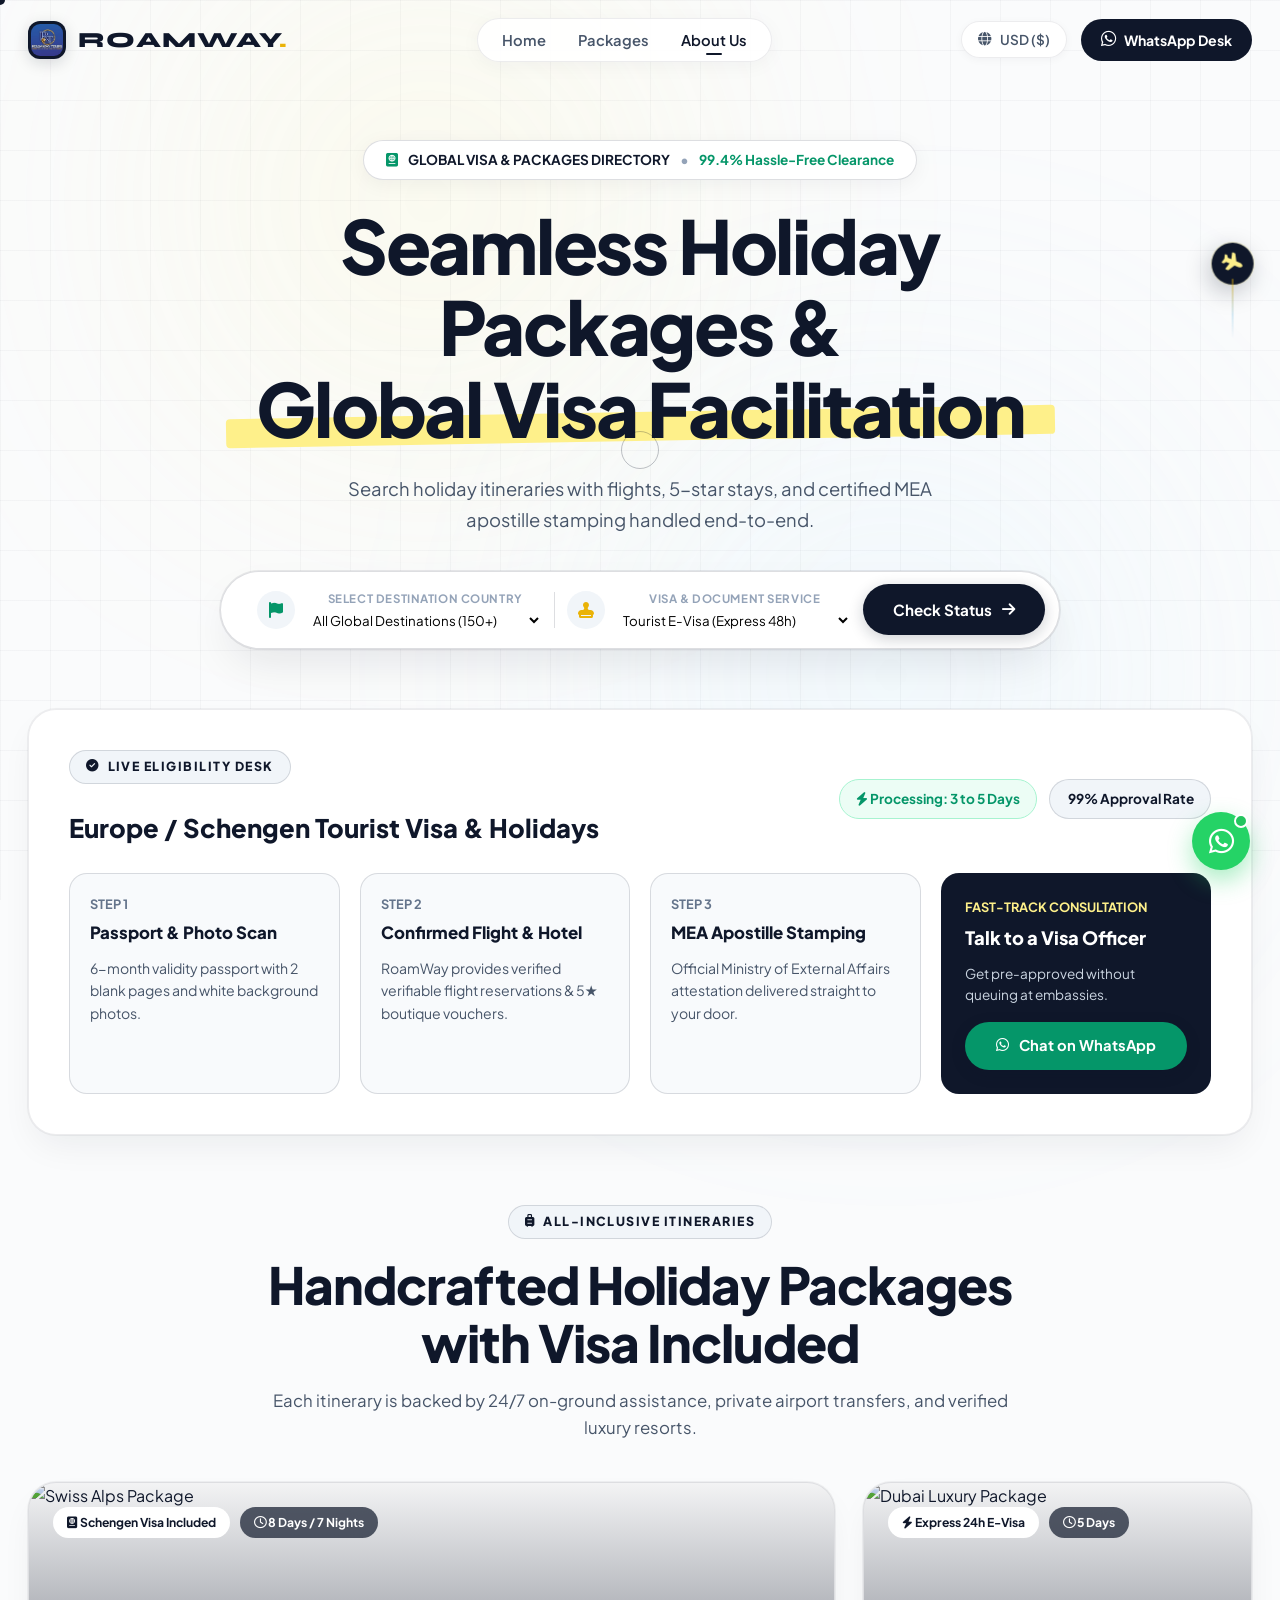
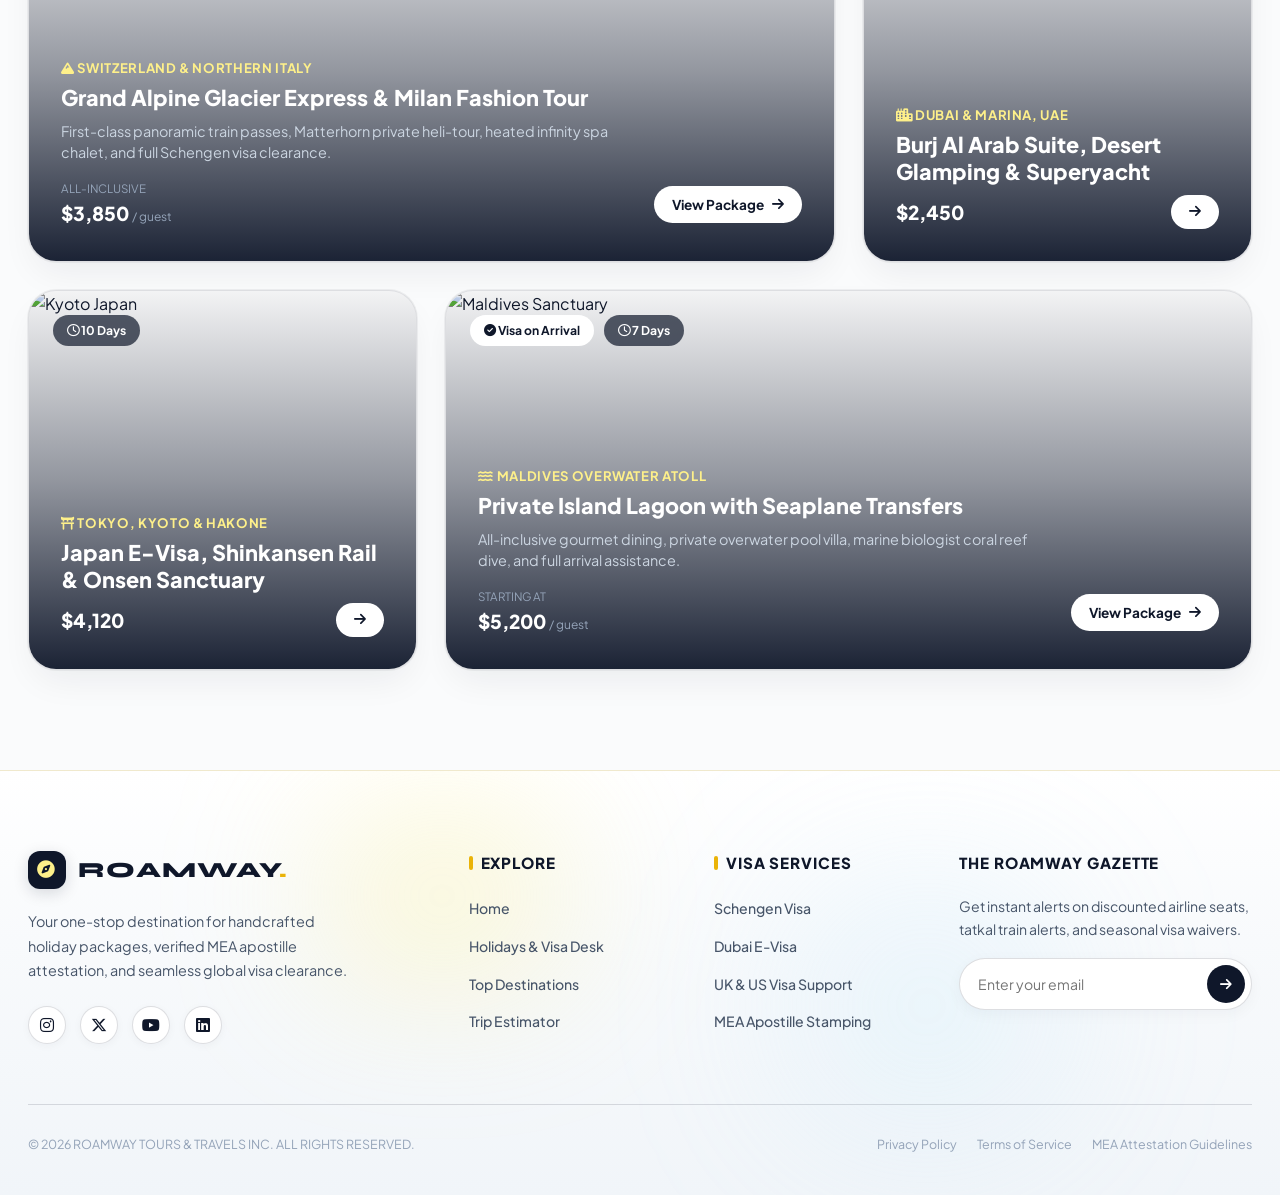
==== packages.html @ 4d881d31 "feat: Roamway Tours luxury travel website with Framer-style motion, background video, and custom boo" ====
<!DOCTYPE html>
<html lang="en">
<head>
  <meta charset="UTF-8">
  <meta name="viewport" content="width=device-width, initial-scale=1.0">
  <title>Packages & Visa Services — ROAMWAY Tours & Travels</title>
  <meta name="description" content="Explore curated all-inclusive holiday packages, fast-track global visa facilitation, and government-verified MEA apostille attestation services.">
  
  <!-- Google Fonts: Plus Jakarta Sans, Syne, Instrument Serif -->
  <link rel="preconnect" href="https://fonts.googleapis.com">
  <link rel="preconnect" href="https://fonts.gstatic.com" crossorigin>
  <link href="https://fonts.googleapis.com/css2?family=Instrument+Serif:ital@0;1&family=Plus+Jakarta+Sans:wght@300;400;500;600;700;800&family=Syne:wght@700;800&display=swap" rel="stylesheet">
  
  <!-- Font Awesome Icons -->
  <link rel="stylesheet" href="https://cdnjs.cloudflare.com/ajax/libs/font-awesome/6.5.1/css/all.min.css">
  
  <!-- Main Stylesheet -->
  <link rel="stylesheet" href="styles/main.css">
</head>
<body class="theme-light">
  <!-- Luxury Framer-Style Site Preloader -->
  <div class="site-preloader" id="sitePreloader">
    <div class="preloader-backdrop"></div>
    <div class="preloader-content">
      <div class="preloader-logo-wrap">
        <div class="preloader-compass preloader-img-symbol">
          <img src="assets/images/logo.png" alt="Roamway Tours Logo" class="preloader-logo-img">
        </div>
        <div class="preloader-ring"></div>
      </div>
      <div class="preloader-brand">
        <span>ROAMWAY</span><span class="preloader-dot">.</span>
      </div>
      <div class="preloader-tagline">CATCH YOUR DREAMS</div>
      <div class="preloader-progress-wrap">
        <div class="preloader-progress-bar" id="preloaderBar"></div>
      </div>
      <div class="preloader-counter" id="preloaderPercent">0%</div>
    </div>
  </div>

  <!-- Custom Magnetic Cursor -->
  <div class="custom-cursor" id="customCursor"></div>
  <div class="cursor-trail" id="cursorTrail"></div>

  <!-- Smooth Scroll-Driven Parallax Airplane Indicator -->
  <div class="scroll-parallax-plane-wrap" id="scrollPlaneWrap">
    <div class="parallax-plane-icon" id="parallaxPlaneIcon">
      <i class="fa-solid fa-plane"></i>
    </div>
    <div class="parallax-contrail" id="parallaxContrail"></div>
  </div>

  <!-- Floating Circular WhatsApp Icon Widget -->
  <a href="https://wa.me/" target="_blank" class="floating-whatsapp-circle" title="Chat on WhatsApp" aria-label="WhatsApp Concierge">
    <i class="fa-brands fa-whatsapp"></i>
    <span class="whatsapp-tooltip">Chat with Concierge</span>
    <span class="whatsapp-online-dot"></span>
  </a>

  <!-- Background Ambient Glow & Grid -->
  <div class="ambient-glow glow-1"></div>
  <div class="ambient-glow glow-2"></div>
  <div class="bg-grid-pattern"></div>

  <!-- Navigation Header -->
  <header class="site-header" id="siteHeader">
    <div class="nav-container">
      <a href="index.html" class="brand-logo">
        <div class="logo-symbol logo-img-symbol">
          <img src="assets/images/logo.png" alt="Roamway Tours" class="brand-logo-img">
        </div>
        <span class="brand-name">ROAMWAY<span class="dot">.</span></span>
      </a>

      <nav class="main-nav">
        <ul class="nav-links">
          <li><a href="index.html" class="nav-link">Home</a></li>
          <li><a href="index.html#destinations" class="nav-link">Packages</a></li>
          <li><a href="packages.html" class="nav-link active">About Us</a></li>
        </ul>
      </nav>

      <div class="header-actions">
        <button class="currency-btn" id="currencyToggle" title="Currency Selector">
          <i class="fa-solid fa-globe"></i>
          <span>USD ($)</span>
        </button>
        <a href="https://wa.me/" target="_blank" class="whatsapp-btn">
          <i class="fa-brands fa-whatsapp fa-lg"></i>
          <span>WhatsApp Desk</span>
        </a>
        <button class="mobile-menu-toggle" id="mobileMenuBtn" aria-label="Toggle navigation">
          <span></span>
          <span></span>
          <span></span>
        </button>
      </div>
    </div>
  </header>

  <!-- Mobile Drawer -->
  <div class="mobile-drawer" id="mobileDrawer">
    <div class="mobile-drawer-content">
      <ul class="mobile-nav-links">
        <li><a href="index.html" class="mobile-link">Home</a></li>
        <li><a href="index.html#destinations" class="mobile-link">Packages</a></li>
        <li><a href="packages.html" class="mobile-link">About Us</a></li>
      </ul>
      <div class="mobile-drawer-cta">
        <a href="https://wa.me/" target="_blank" class="btn-primary w-full text-center">Chat with Specialist</a>
      </div>
    </div>
  </div>

  <main>
    <!-- PAGE 2 HERO: VISA & HOLIDAY EXPEDITION DESK -->
    <section class="hero-section" style="min-height: 70vh; padding-top: 140px; padding-bottom: 60px;">
      <div class="hero-container">
        
        <div class="hero-content" style="max-width: 900px;">
          <div class="hero-badge">
            <span style="color:#059669;"><i class="fa-solid fa-passport"></i></span>
            <strong>GLOBAL VISA & PACKAGES DIRECTORY</strong>
            <span style="color:#94a3b8;">•</span>
            <span style="color:#059669; font-weight:700;">99.4% Hassle-Free Clearance</span>
          </div>

          <h1 class="hero-title">
            <span class="title-line">Seamless Holiday Packages &</span>
            <span class="title-line highlight-serif">Global Visa Facilitation</span>
          </h1>

          <p class="hero-subtitle">
            Search holiday itineraries with flights, 5-star stays, and certified MEA apostille stamping handled end-to-end.
          </p>

          <!-- Interactive Country Quick Search -->
          <div class="hero-booking-dock" style="margin-top: 10px; max-width: 880px;">
            <div class="glass-booking-bar">
              <div class="booking-field">
                <div class="field-icon"><i class="fa-solid fa-flag" style="color:#059669;"></i></div>
                <div class="field-content">
                  <label for="countryFilterSelect">SELECT DESTINATION COUNTRY</label>
                  <select id="countryFilterSelect" onchange="filterPackagesByCountry(this.value)">
                    <option value="all">All Global Destinations (150+)</option>
                    <option value="schengen">Europe & Schengen Area</option>
                    <option value="uk">United Kingdom & London</option>
                    <option value="dubai">Dubai & UAE Express</option>
                    <option value="japan">Japan & East Asia</option>
                    <option value="singapore">Singapore & Bali</option>
                    <option value="usa">USA & Canada B1/B2</option>
                  </select>
                </div>
              </div>

              <div class="booking-separator"></div>

              <div class="booking-field">
                <div class="field-icon"><i class="fa-solid fa-stamp" style="color:#eab308;"></i></div>
                <div class="field-content">
                  <label for="visaTypeSelect">VISA & DOCUMENT SERVICE</label>
                  <select id="visaTypeSelect">
                    <option value="tourist">Tourist E-Visa (Express 48h)</option>
                    <option value="mea">MEA Apostille Attestation</option>
                    <option value="business">Business / VIP Fast-Track</option>
                    <option value="allinone">Holiday Package + Visa Bundle</option>
                  </select>
                </div>
              </div>

              <button type="button" class="booking-search-btn" onclick="checkVisaRequirements()">
                <span>Check Status</span>
                <i class="fa-solid fa-arrow-right"></i>
              </button>
            </div>
          </div>

        </div>

      </div>
    </section>

    <!-- INTERACTIVE VISA REQUIREMENT CHECKER WIDGET -->
    <section class="section-container" style="margin-bottom: 70px;">
      <div class="glass-card" style="padding: 40px; border-radius: 28px;">
        <div style="display:flex; justify-content:space-between; align-items:center; margin-bottom: 24px; flex-wrap:wrap; gap:16px;">
          <div>
            <span class="section-badge"><i class="fa-solid fa-circle-check"></i> LIVE ELIGIBILITY DESK</span>
            <h3 style="font-size: 1.6rem; font-weight:800; color:#0f172a; margin-top:8px;" id="selectedCountryTitle">Europe / Schengen Tourist Visa & Holidays</h3>
          </div>
          <div style="display:flex; gap:12px;">
            <span style="background:#ecfdf5; color:#059669; border:1px solid #a7f3d0; padding:8px 16px; border-radius:30px; font-weight:700; font-size:0.85rem;">
              <i class="fa-solid fa-bolt"></i> Processing: 3 to 5 Days
            </span>
            <span style="background:#f1f5f9; color:#0f172a; border:1px solid var(--border-glass-bright); padding:8px 16px; border-radius:30px; font-weight:700; font-size:0.85rem;">
              <i class="fa-solid fa-shield-check"></i> 99% Approval Rate
            </span>
          </div>
        </div>

        <div style="display:grid; grid-template-columns:repeat(auto-fit, minmax(240px, 1fr)); gap:20px;">
          
          <div style="background:#f8fafc; border:1px solid var(--border-glass-bright); padding:20px; border-radius:18px;">
            <div style="font-size:0.8rem; font-weight:700; color:#64748b; text-transform:uppercase;">Step 1</div>
            <h4 style="font-size:1.05rem; font-weight:800; color:#0f172a; margin:6px 0 10px;">Passport & Photo Scan</h4>
            <p style="font-size:0.88rem; color:#475569;">6-month validity passport with 2 blank pages and white background photos.</p>
          </div>

          <div style="background:#f8fafc; border:1px solid var(--border-glass-bright); padding:20px; border-radius:18px;">
            <div style="font-size:0.8rem; font-weight:700; color:#64748b; text-transform:uppercase;">Step 2</div>
            <h4 style="font-size:1.05rem; font-weight:800; color:#0f172a; margin:6px 0 10px;">Confirmed Flight & Hotel</h4>
            <p style="font-size:0.88rem; color:#475569;">RoamWay provides verified verifiable flight reservations & 5★ boutique vouchers.</p>
          </div>

          <div style="background:#f8fafc; border:1px solid var(--border-glass-bright); padding:20px; border-radius:18px;">
            <div style="font-size:0.8rem; font-weight:700; color:#64748b; text-transform:uppercase;">Step 3</div>
            <h4 style="font-size:1.05rem; font-weight:800; color:#0f172a; margin:6px 0 10px;">MEA Apostille Stamping</h4>
            <p style="font-size:0.88rem; color:#475569;">Official Ministry of External Affairs attestation delivered straight to your door.</p>
          </div>

          <div style="background:#0f172a; color:#ffffff; padding:24px; border-radius:18px; display:flex; flex-direction:column; justify-content:space-between;">
            <div>
              <div style="font-size:0.8rem; font-weight:700; color:#fef08a; text-transform:uppercase;">Fast-Track Consultation</div>
              <h4 style="font-size:1.15rem; font-weight:800; margin:6px 0 10px;">Talk to a Visa Officer</h4>
              <p style="font-size:0.85rem; color:#cbd5e1;">Get pre-approved without queuing at embassies.</p>
            </div>
            <a href="https://wa.me/" target="_blank" class="btn-primary" style="background:#059669; color:#fff; justify-content:center; margin-top:16px;">
              <i class="fa-brands fa-whatsapp"></i> Chat on WhatsApp
            </a>
          </div>

        </div>
      </div>
    </section>

    <!-- FULL PACKAGES CATALOG -->
    <section class="destinations-section" style="padding-top:0;">
      <div class="section-container">
        
        <div class="section-header-wrap">
          <div class="section-badge"><i class="fa-solid fa-suitcase-rolling"></i> ALL-INCLUSIVE ITINERARIES</div>
          <h2 class="section-title">Handcrafted Holiday Packages with Visa Included</h2>
          <p class="section-desc">Each itinerary is backed by 24/7 on-ground assistance, private airport transfers, and verified luxury resorts.</p>
        </div>

        <!-- Bento Grid of Packages -->
        <div class="bento-grid" id="packagesCatalogGrid">
          
          <!-- Package 1: Swiss & Italian Alps -->
          <div class="bento-card bento-large" data-country="schengen">
            <div class="bento-img-container">
              <img src="https://images.unsplash.com/photo-1530122037265-a5f1f91d3b99?q=80&w=1000&auto=format&fit=crop" alt="Swiss Alps Package" loading="lazy">
              <div class="img-overlay-gradient"></div>
            </div>
            <div class="bento-top-badges">
              <span class="pill-luxe"><i class="fa-solid fa-passport"></i> Schengen Visa Included</span>
              <span class="pill-duration"><i class="fa-regular fa-clock"></i> 8 Days / 7 Nights</span>
            </div>
            <div class="bento-content">
              <div class="destination-geo"><i class="fa-solid fa-mountain"></i> Switzerland & Northern Italy</div>
              <h3 class="bento-title">Grand Alpine Glacier Express & Milan Fashion Tour</h3>
              <p class="bento-snippet">First-class panoramic train passes, Matterhorn private heli-tour, heated infinity spa chalet, and full Schengen visa clearance.</p>
              <div class="bento-footer">
                <div class="price-box">
                  <span class="label">All-Inclusive</span>
                  <span class="price">$3,850 <span>/ guest</span></span>
                </div>
                <button class="btn-quick-book" onclick="openTripModal('alps')">
                  <span>View Package</span>
                  <i class="fa-solid fa-arrow-right"></i>
                </button>
              </div>
            </div>
          </div>

          <!-- Package 2: Dubai & Abu Dhabi Ultra Luxe -->
          <div class="bento-card" data-country="dubai">
            <div class="bento-img-container">
              <img src="https://images.unsplash.com/photo-1512453979798-5ea266f8880c?q=80&w=800&auto=format&fit=crop" alt="Dubai Luxury Package" loading="lazy">
              <div class="img-overlay-gradient"></div>
            </div>
            <div class="bento-top-badges">
              <span class="pill-luxe"><i class="fa-solid fa-bolt"></i> Express 24h E-Visa</span>
              <span class="pill-duration"><i class="fa-regular fa-clock"></i> 5 Days</span>
            </div>
            <div class="bento-content">
              <div class="destination-geo"><i class="fa-solid fa-city"></i> Dubai & Marina, UAE</div>
              <h3 class="bento-title">Burj Al Arab Suite, Desert Glamping & Superyacht</h3>
              <div class="bento-footer">
                <div class="price-box">
                  <span class="price">$2,450</span>
                </div>
                <button class="btn-quick-book" onclick="openTripModal('santorini')">
                  <i class="fa-solid fa-arrow-right"></i>
                </button>
              </div>
            </div>
          </div>

          <!-- Package 3: Japan Blossom & Shinto Shrines -->
          <div class="bento-card" data-country="japan">
            <div class="bento-img-container">
              <img src="https://images.unsplash.com/photo-1503899036084-c55cdd92da26?q=80&w=800&auto=format&fit=crop" alt="Kyoto Japan" loading="lazy">
              <div class="img-overlay-gradient"></div>
            </div>
            <div class="bento-top-badges">
              <span class="pill-duration"><i class="fa-regular fa-clock"></i> 10 Days</span>
            </div>
            <div class="bento-content">
              <div class="destination-geo"><i class="fa-solid fa-torii-gate"></i> Tokyo, Kyoto & Hakone</div>
              <h3 class="bento-title">Japan E-Visa, Shinkansen Rail & Onsen Sanctuary</h3>
              <div class="bento-footer">
                <div class="price-box">
                  <span class="price">$4,120</span>
                </div>
                <button class="btn-quick-book" onclick="openTripModal('kyoto')">
                  <i class="fa-solid fa-arrow-right"></i>
                </button>
              </div>
            </div>
          </div>

          <!-- Package 4: Maldives Water Villa -->
          <div class="bento-card bento-wide" data-country="singapore">
            <div class="bento-img-container">
              <img src="https://images.unsplash.com/photo-1540555700478-4be289fbecef?q=80&w=1000&auto=format&fit=crop" alt="Maldives Sanctuary" loading="lazy">
              <div class="img-overlay-gradient"></div>
            </div>
            <div class="bento-top-badges">
              <span class="pill-luxe"><i class="fa-solid fa-circle-check"></i> Visa on Arrival</span>
              <span class="pill-duration"><i class="fa-regular fa-clock"></i> 7 Days</span>
            </div>
            <div class="bento-content">
              <div class="destination-geo"><i class="fa-solid fa-water"></i> Maldives Overwater Atoll</div>
              <h3 class="bento-title">Private Island Lagoon with Seaplane Transfers</h3>
              <p class="bento-snippet">All-inclusive gourmet dining, private overwater pool villa, marine biologist coral reef dive, and full arrival assistance.</p>
              <div class="bento-footer">
                <div class="price-box">
                  <span class="label">Starting at</span>
                  <span class="price">$5,200 <span>/ guest</span></span>
                </div>
                <button class="btn-quick-book" onclick="openTripModal('maldives')">
                  <span>View Package</span>
                  <i class="fa-solid fa-arrow-right"></i>
                </button>
              </div>
            </div>
          </div>

        </div>

      </div>
    </section>

  </main>

  <!-- FOOTER -->
  <footer class="site-footer">
    <div class="footer-container">
      <div class="footer-main-grid">
        
        <div class="footer-brand-col">
          <a href="index.html" class="brand-logo">
            <div class="logo-symbol"><i class="fa-solid fa-compass"></i></div>
            <span class="brand-name">ROAMWAY<span class="dot">.</span></span>
          </a>
          <p class="footer-about">
            Your one-stop destination for handcrafted holiday packages, verified MEA apostille attestation, and seamless global visa clearance.
          </p>
          <div class="social-links">
            <a href="#" aria-label="Instagram"><i class="fa-brands fa-instagram"></i></a>
            <a href="#" aria-label="Twitter"><i class="fa-brands fa-x-twitter"></i></a>
            <a href="#" aria-label="YouTube"><i class="fa-brands fa-youtube"></i></a>
            <a href="#" aria-label="LinkedIn"><i class="fa-brands fa-linkedin"></i></a>
          </div>
        </div>

        <div class="footer-links-col">
          <h4>Explore</h4>
          <ul>
            <li><a href="index.html">Home</a></li>
            <li><a href="packages.html">Holidays & Visa Desk</a></li>
            <li><a href="index.html#destinations">Top Destinations</a></li>
            <li><a href="index.html#planner">Trip Estimator</a></li>
          </ul>
        </div>

        <div class="footer-links-col">
          <h4>Visa Services</h4>
          <ul>
            <li><a href="packages.html">Schengen Visa</a></li>
            <li><a href="packages.html">Dubai E-Visa</a></li>
            <li><a href="packages.html">UK & US Visa Support</a></li>
            <li><a href="packages.html">MEA Apostille Stamping</a></li>
          </ul>
        </div>

        <div class="footer-newsletter-col">
          <h4>The RoamWay Gazette</h4>
          <p>Get instant alerts on discounted airline seats, tatkal train alerts, and seasonal visa waivers.</p>
          <form class="newsletter-form" onsubmit="handleNewsletter(event)">
            <div class="input-wrap">
              <input type="email" placeholder="Enter your email" required>
              <button type="submit" aria-label="Subscribe"><i class="fa-solid fa-arrow-right"></i></button>
            </div>
            <div class="newsletter-status" id="newsletterStatus"></div>
          </form>
        </div>

      </div>

      <div class="footer-bottom">
        <div class="footer-copyright">
          © 2026 ROAMWAY TOURS & TRAVELS INC. ALL RIGHTS RESERVED.
        </div>
        <div class="footer-legal">
          <a href="#">Privacy Policy</a>
          <a href="#">Terms of Service</a>
          <a href="#">MEA Attestation Guidelines</a>
        </div>
      </div>
    </div>
  </footer>

  <!-- TRIP DETAILS MODAL -->
  <div class="modal-backdrop" id="tripModalBackdrop">
    <div class="trip-modal glass-card" id="tripModal">
      <button class="modal-close-btn" id="closeTripModalBtn" aria-label="Close modal">
        <i class="fa-solid fa-xmark"></i>
      </button>
      <div class="modal-body" id="modalDynamicContent"></div>
    </div>
  </div>

  <!-- TOAST NOTIFICATION -->
  <div class="toast-notification" id="toastNotification">
    <div class="toast-icon"><i class="fa-solid fa-circle-check"></i></div>
    <div class="toast-content">
      <strong id="toastTitle">Requirement Checked</strong>
      <span id="toastDesc">Eligibility checklist updated for your destination.</span>
    </div>
  </div>

  <script src="js/app.js"></script>
  <script>
    function filterPackagesByCountry(country) {
      const cards = document.querySelectorAll('#packagesCatalogGrid .bento-card');
      const title = document.getElementById('selectedCountryTitle');
      
      const titlesMap = {
        all: "Global Destinations & Holiday Packages (150+)",
        schengen: "Europe / Schengen Tourist Visa & Holidays",
        uk: "United Kingdom & London Express Visa",
        dubai: "Dubai & UAE Express E-Visa Packages",
        japan: "Japan & East Asia Cultural Expeditions",
        singapore: "Singapore & Bali Island Gateways",
        usa: "USA & Canada Tourist B1/B2 Facilitation"
      };

      if (title && titlesMap[country]) {
        title.textContent = titlesMap[country];
      }

      cards.forEach(card => {
        const c = card.getAttribute('data-country');
        if (country === 'all' || c === country) {
          card.style.display = 'flex';
        } else {
          card.style.display = 'none';
        }
      });
    }

    function checkVisaRequirements() {
      const select = document.getElementById('countryFilterSelect');
      const countryText = select ? select.options[select.selectedIndex].text : 'Selected Country';
      showToast('Eligibility Checked', `Requirements and processing times updated for ${countryText}.`);
    }
  </script>
</body>
</html>
---- styles/main.css ----
/* ==========================================================================
   TRIPVANTA LUXURY TRAVEL — LUMINOUS WHITE / LIGHT FRAMER THEME
   ========================================================================== */

:root {
  /* Luminous Light Color Palette */
  --bg-dark: #fafbfc;
  --bg-body: #ffffff;
  --bg-card: #ffffff;
  --bg-card-glass: rgba(255, 255, 255, 0.9);
  --bg-card-hover: #ffffff;
  --bg-glass-input: #f1f5f9;
  
  --primary-gold: #eab308;
  --primary-gold-light: #fef08a;
  --primary-gold-glow: rgba(234, 179, 8, 0.25);
  
  --accent-emerald: #059669;
  --accent-emerald-light: #ecfdf5;
  --accent-emerald-glow: rgba(5, 150, 105, 0.2);
  
  --accent-cyan: #0284c7;
  --accent-rose: #f43f5e;
  
  --text-main: #0f172a;
  --text-muted: #475569;
  --text-dim: #94a3b8;
  
  --border-glass: rgba(15, 23, 42, 0.08);
  --border-glass-bright: rgba(15, 23, 42, 0.14);
  --border-gold: rgba(234, 179, 8, 0.35);
  
  /* Typography */
  --font-sans: 'Plus Jakarta Sans', system-ui, -apple-system, sans-serif;
  --font-serif: 'Instrument Serif', Georgia, serif;
  --font-display: 'Syne', sans-serif;

  /* Crisp Light Shadows */
  --shadow-card: 0 16px 36px -8px rgba(15, 23, 42, 0.07), 0 0 0 1px rgba(15, 23, 42, 0.05);
  --shadow-floating: 0 24px 50px -10px rgba(15, 23, 42, 0.12), 0 0 0 1px rgba(15, 23, 42, 0.06);
  --shadow-dock: 0 20px 45px -10px rgba(15, 23, 42, 0.1), 0 0 0 1px rgba(15, 23, 42, 0.08);
  
  /* Transitions */
  --ease-spring: cubic-bezier(0.16, 1, 0.3, 1);
  --ease-smooth: cubic-bezier(0.25, 0.8, 0.25, 1);
}

/* ==========================================================================
   RESET & BASE STYLES
   ========================================================================== */

*, *::before, *::after {
  box-sizing: border-box;
  margin: 0;
  padding: 0;
}

html {
  scroll-behavior: smooth;
  color-scheme: light;
}

body {
  font-family: var(--font-sans);
  background-color: var(--bg-dark);
  color: var(--text-main);
  line-height: 1.6;
  overflow-x: hidden;
  position: relative;
  -webkit-font-smoothing: antialiased;
  -moz-osx-font-smoothing: grayscale;
}

a {
  color: inherit;
  text-decoration: none;
  transition: color 0.25s ease;
}

img {
  max-width: 100%;
  display: block;
  user-select: none;
}

button, input, select {
  font-family: inherit;
  border: none;
  outline: none;
  background: none;
}

/* ==========================================================================
   LUXURY SITE PRELOADER
   ========================================================================== */

.site-preloader {
  position: fixed;
  top: 0;
  left: 0;
  width: 100vw;
  height: 100vh;
  z-index: 999999;
  display: flex;
  align-items: center;
  justify-content: center;
  background: #ffffff;
  transition: opacity 0.8s cubic-bezier(0.16, 1, 0.3, 1), visibility 0.8s ease;
  pointer-events: all;
}

.site-preloader.loaded {
  opacity: 0;
  visibility: hidden;
  pointer-events: none;
}

.preloader-backdrop {
  position: absolute;
  top: 0;
  left: 0;
  width: 100%;
  height: 100%;
  background: radial-gradient(circle at center, rgba(254, 240, 138, 0.3) 0%, rgba(255, 255, 255, 0.95) 70%);
}

.preloader-content {
  position: relative;
  z-index: 2;
  display: flex;
  flex-direction: column;
  align-items: center;
  text-align: center;
}

.preloader-logo-wrap {
  position: relative;
  width: 80px;
  height: 80px;
  display: flex;
  align-items: center;
  justify-content: center;
  margin-bottom: 24px;
}

.preloader-compass {
  width: 64px;
  height: 64px;
  border-radius: 50%;
  background: #0f172a;
  color: #fef08a;
  display: flex;
  align-items: center;
  justify-content: center;
  font-size: 1.8rem;
  box-shadow: 0 10px 30px rgba(15, 23, 42, 0.18);
  overflow: hidden;
}

.preloader-img-symbol {
  padding: 4px;
  animation: preloaderLogoPulse 3s infinite ease-in-out;
}

.preloader-logo-img {
  width: 100%;
  height: 100%;
  object-fit: contain;
  border-radius: 50%;
}

@keyframes preloaderLogoPulse {
  0% { transform: scale(0.96); }
  50% { transform: scale(1.06); }
  100% { transform: scale(0.96); }
}

.preloader-ring {
  position: absolute;
  top: 0;
  left: 0;
  width: 100%;
  height: 100%;
  border-radius: 50%;
  border: 2px dashed rgba(234, 179, 8, 0.4);
  animation: preloaderRingRotate 8s linear infinite;
}

.preloader-brand {
  font-family: var(--font-display);
  font-size: 1.8rem;
  font-weight: 800;
  letter-spacing: 0.18em;
  color: #0f172a;
  margin-bottom: 6px;
}

.preloader-dot {
  color: #eab308;
}

.preloader-tagline {
  font-size: 0.72rem;
  font-weight: 800;
  letter-spacing: 0.22em;
  color: #94a3b8;
  margin-bottom: 28px;
}

.preloader-progress-wrap {
  width: 180px;
  height: 4px;
  background: #f1f5f9;
  border-radius: 10px;
  overflow: hidden;
  position: relative;
  box-shadow: inset 0 1px 2px rgba(15, 23, 42, 0.06);
}

.preloader-progress-bar {
  width: 0%;
  height: 100%;
  background: linear-gradient(90deg, #eab308, #0f172a);
  border-radius: 10px;
  transition: width 0.15s ease-out;
}

.preloader-counter {
  font-size: 0.78rem;
  font-weight: 800;
  color: #0f172a;
  margin-top: 10px;
  letter-spacing: 0.05em;
}

@keyframes preloaderCompassSpin {
  0% { transform: rotate(0deg); }
  35% { transform: rotate(180deg); }
  65% { transform: rotate(90deg); }
  100% { transform: rotate(360deg); }
}

@keyframes preloaderRingRotate {
  0% { transform: rotate(0deg); }
  100% { transform: rotate(360deg); }
}

/* ==========================================================================
   CUSTOM CURSOR & MAGNETIC EFFECT
   ========================================================================== */

.custom-cursor {
  position: fixed;
  top: 0;
  left: 0;
  width: 10px;
  height: 10px;
  background-color: #0f172a;
  border-radius: 50%;
  pointer-events: none;
  z-index: 9999;
  transform: translate(-50%, -50%);
  transition: width 0.2s ease, height 0.2s ease, background-color 0.2s ease;
}

.cursor-trail {
  position: fixed;
  top: 0;
  left: 0;
  width: 38px;
  height: 38px;
  border: 1.5px solid rgba(15, 23, 42, 0.25);
  border-radius: 50%;
  pointer-events: none;
  z-index: 9998;
  transform: translate(-50%, -50%);
  transition: transform 0.08s ease-out, width 0.25s ease, height 0.25s ease, border-color 0.25s ease;
}

.custom-cursor.hovered {
  width: 20px;
  height: 20px;
  background-color: var(--accent-emerald);
}

.cursor-trail.hovered {
  width: 60px;
  height: 60px;
  border-color: rgba(5, 150, 105, 0.4);
  background-color: rgba(5, 150, 105, 0.05);
}

/* ==========================================================================
   SCROLL-DRIVEN PARALLAX AIRPLANE
   ========================================================================== */

.scroll-parallax-plane-wrap {
  position: fixed;
  right: 28px;
  top: 15%;
  z-index: 9990;
  pointer-events: none;
  display: flex;
  flex-direction: column;
  align-items: center;
  transition: opacity 0.4s ease;
  will-change: transform;
}

.parallax-plane-icon {
  width: 42px;
  height: 42px;
  border-radius: 50%;
  background: #0f172a;
  color: #fef08a;
  display: flex;
  align-items: center;
  justify-content: center;
  font-size: 1.15rem;
  box-shadow: 0 8px 25px rgba(15, 23, 42, 0.25), 0 0 0 1px rgba(254, 240, 138, 0.3);
  transform: rotate(45deg);
  transition: transform 0.2s cubic-bezier(0.16, 1, 0.3, 1), box-shadow 0.3s ease;
}

.parallax-contrail {
  width: 2px;
  height: 60px;
  background: linear-gradient(180deg, rgba(234, 179, 8, 0.6) 0%, rgba(2, 132, 199, 0.2) 60%, transparent 100%);
  margin-top: -6px;
  border-radius: 2px;
  opacity: 0.75;
}

@media (max-width: 768px) {
  .scroll-parallax-plane-wrap {
    right: 12px;
  }
  .parallax-plane-icon {
    width: 34px;
    height: 34px;
    font-size: 0.95rem;
  }
}

.bg-grid-pattern {
  position: fixed;
  top: 0;
  left: 0;
  width: 100vw;
  height: 100vh;
  background-image: 
    linear-gradient(rgba(15, 23, 42, 0.03) 1px, transparent 1px),
    linear-gradient(90deg, rgba(15, 23, 42, 0.03) 1px, transparent 1px);
  background-size: 50px 50px;
  pointer-events: none;
  z-index: 0;
}

.ambient-glow {
  position: absolute;
  border-radius: 50%;
  filter: blur(140px);
  pointer-events: none;
  z-index: 0;
  opacity: 0.6;
  animation: pulseAmbient 14s infinite alternate ease-in-out;
}

.glow-1 {
  top: -100px;
  left: 10%;
  width: 600px;
  height: 600px;
  background: radial-gradient(circle, rgba(254, 240, 138, 0.5) 0%, rgba(254, 240, 138, 0) 70%);
}

.glow-2 {
  top: 350px;
  right: 5%;
  width: 650px;
  height: 650px;
  background: radial-gradient(circle, rgba(186, 230, 253, 0.5) 0%, rgba(186, 230, 253, 0) 70%);
  animation-delay: -5s;
}

.glow-3 {
  bottom: 10%;
  left: 20%;
  width: 550px;
  height: 550px;
  background: radial-gradient(circle, rgba(209, 250, 229, 0.45) 0%, rgba(209, 250, 229, 0) 70%);
  animation-delay: -9s;
}

.glow-cta {
  top: 50%;
  left: 50%;
  transform: translate(-50%, -50%);
  width: 700px;
  height: 350px;
  background: radial-gradient(circle, rgba(254, 240, 138, 0.6) 0%, transparent 70%);
}

@keyframes pulseAmbient {
  0% { transform: scale(0.95) translate(0, 0); opacity: 0.5; }
  50% { transform: scale(1.1) translate(25px, -15px); opacity: 0.7; }
  100% { transform: scale(1) translate(-20px, 20px); opacity: 0.55; }
}

/* ==========================================================================
   GLASSMORPHISM LIGHT BASE CLASS
   ========================================================================== */

.glass-card {
  background: var(--bg-card);
  backdrop-filter: blur(24px);
  -webkit-backdrop-filter: blur(24px);
  border: 1px solid var(--border-glass);
  box-shadow: var(--shadow-card);
  border-radius: 24px;
  position: relative;
  overflow: hidden;
  transition: transform 0.4s var(--ease-spring), border-color 0.4s ease, box-shadow 0.4s ease;
}

.glass-card:hover {
  border-color: var(--border-glass-bright);
}

/* ==========================================================================
   NAVIGATION HEADER
   ========================================================================== */

.site-header {
  position: fixed;
  top: 0;
  left: 0;
  width: 100%;
  z-index: 1000;
  padding: 18px 0;
  transition: all 0.35s ease;
}

.site-header.scrolled {
  padding: 12px 0;
  background: rgba(255, 255, 255, 0.92);
  backdrop-filter: blur(20px);
  -webkit-backdrop-filter: blur(20px);
  border-bottom: 1px solid var(--border-glass);
  box-shadow: 0 8px 30px rgba(15, 23, 42, 0.05);
}

.nav-container {
  max-width: 1380px;
  margin: 0 auto;
  padding: 0 28px;
  display: flex;
  align-items: center;
  justify-content: space-between;
}

.brand-logo {
  display: flex;
  align-items: center;
  gap: 12px;
  font-family: var(--font-display);
  font-size: 1.35rem;
  font-weight: 800;
  letter-spacing: 0.06em;
  color: var(--text-main);
}

.logo-symbol {
  width: 38px;
  height: 38px;
  border-radius: 12px;
  background: #0f172a;
  display: flex;
  align-items: center;
  justify-content: center;
  color: #fef08a;
  font-size: 1.1rem;
  box-shadow: 0 4px 15px rgba(15, 23, 42, 0.15);
  transition: transform 0.5s var(--ease-spring);
  overflow: hidden;
}

.logo-img-symbol {
  background: #0f172a;
  padding: 3px;
}

.brand-logo-img {
  width: 100%;
  height: 100%;
  object-fit: contain;
  border-radius: 9px;
}

.brand-logo:hover .logo-symbol {
  transform: scale(1.08);
}

.brand-name .dot {
  color: var(--primary-gold);
}

.main-nav {
  display: flex;
  align-items: center;
}

.nav-links {
  display: flex;
  list-style: none;
  gap: 32px;
  background: rgba(255, 255, 255, 0.9);
  padding: 8px 24px;
  border-radius: 50px;
  border: 1px solid var(--border-glass);
  box-shadow: 0 4px 20px rgba(15, 23, 42, 0.04);
}

.nav-link {
  font-size: 0.92rem;
  font-weight: 600;
  color: var(--text-muted);
  position: relative;
  padding: 6px 0;
  transition: color 0.25s ease;
}

.nav-link:hover, .nav-link.active {
  color: var(--text-main);
}

.nav-link.active::after {
  content: '';
  position: absolute;
  bottom: 0;
  left: 50%;
  transform: translateX(-50%);
  width: 16px;
  height: 2.5px;
  background-color: #0f172a;
  border-radius: 2px;
}

.header-actions {
  display: flex;
  align-items: center;
  gap: 14px;
}

.currency-btn {
  display: flex;
  align-items: center;
  gap: 8px;
  font-size: 0.85rem;
  font-weight: 600;
  color: var(--text-muted);
  padding: 9px 16px;
  border-radius: 50px;
  border: 1px solid var(--border-glass);
  background: #ffffff;
  cursor: pointer;
  box-shadow: 0 2px 8px rgba(15, 23, 42, 0.04);
  transition: all 0.25s ease;
}

.currency-btn:hover {
  color: var(--text-main);
  border-color: var(--border-glass-bright);
}

.whatsapp-btn {
  display: inline-flex;
  align-items: center;
  gap: 8px;
  background: #0f172a;
  color: #ffffff;
  font-size: 0.88rem;
  font-weight: 700;
  padding: 10px 20px;
  border-radius: 50px;
  transition: all 0.25s var(--ease-spring);
}

.whatsapp-btn:hover {
  background: #1e293b;
  transform: translateY(-2px);
}

/* Button Styles */
.btn-primary {
  display: inline-flex;
  align-items: center;
  justify-content: center;
  gap: 10px;
  background: #0f172a;
  color: #ffffff;
  font-weight: 700;
  font-size: 0.92rem;
  padding: 12px 26px;
  border-radius: 50px;
  cursor: pointer;
  box-shadow: 0 4px 15px rgba(15, 23, 42, 0.15);
  transition: all 0.3s var(--ease-spring);
  position: relative;
  overflow: hidden;
  z-index: 1;
}

.btn-primary:hover {
  transform: translateY(-2px) scale(1.02);
  background: #1e293b;
  box-shadow: 0 8px 25px rgba(15, 23, 42, 0.2);
}

.btn-secondary {
  display: inline-flex;
  align-items: center;
  justify-content: center;
  gap: 12px;
  background: #ffffff;
  color: var(--text-main);
  border: 1px solid var(--border-glass-bright);
  font-weight: 600;
  font-size: 0.95rem;
  padding: 12px 28px;
  border-radius: 50px;
  cursor: pointer;
  box-shadow: 0 4px 15px rgba(15, 23, 42, 0.04);
  transition: all 0.3s var(--ease-spring);
}

.btn-secondary:hover {
  background: #f8fafc;
  border-color: #0f172a;
  transform: translateY(-2px);
}

.btn-large {
  padding: 16px 34px;
  font-size: 1.05rem;
}

.play-icon-circle {
  width: 32px;
  height: 32px;
  background: #f1f5f9;
  border-radius: 50%;
  display: flex;
  align-items: center;
  justify-content: center;
  font-size: 0.75rem;
  color: #0f172a;
}

.mobile-menu-toggle {
  display: none;
  flex-direction: column;
  gap: 5px;
  cursor: pointer;
  padding: 8px;
}

.mobile-menu-toggle span {
  width: 24px;
  height: 2px;
  background-color: var(--text-main);
  border-radius: 2px;
  transition: all 0.3s ease;
}

/* ==========================================================================
   HERO SECTION & AUTOPLAY VIDEO BACKGROUND ENGINE
   ========================================================================== */

.hero-section {
  position: relative;
  min-height: 100vh;
  padding: 150px 0 90px;
  display: flex;
  flex-direction: column;
  justify-content: center;
  align-items: center;
  perspective: 1200px;
  overflow: visible;
  z-index: 50;
}

/* Light High-Key Video Background */
.hero-video-wrapper {
  position: absolute;
  top: 0;
  left: 0;
  width: 100%;
  height: 100%;
  overflow: hidden;
  z-index: 1;
  pointer-events: none;
}

#heroBgVideo {
  width: 100%;
  height: 100%;
  object-fit: cover;
  object-position: center;
  filter: brightness(1.02) contrast(1.02) saturate(1.15);
  transform: scale(1.04);
  opacity: 0.65;
  transition: opacity 0.6s ease;
}

.hero-video-overlay {
  position: absolute;
  top: 0;
  left: 0;
  width: 100%;
  height: 100%;
  background: radial-gradient(circle at center, rgba(255, 255, 255, 0.2) 0%, rgba(250, 251, 252, 0.7) 60%, rgba(250, 251, 252, 0.95) 100%);
}

.hero-video-gradient-bottom {
  position: absolute;
  bottom: 0;
  left: 0;
  width: 100%;
  height: 200px;
  background: linear-gradient(to top, #fafbfc 20%, rgba(250, 251, 252, 0.8) 60%, transparent 100%);
}

/* Animated Airplane Flight Path Loop */
.airplane-flight-track {
  position: absolute;
  top: 15%;
  left: 5%;
  width: 90%;
  max-width: 1200px;
  height: 320px;
  pointer-events: none;
  z-index: 8;
  opacity: 0.85;
}

.flight-svg-path {
  width: 100%;
  height: 100%;
  overflow: visible;
}

.flight-plane {
  position: absolute;
  width: 34px;
  height: 34px;
  background: #0f172a;
  color: #ffffff;
  border-radius: 50%;
  display: flex;
  align-items: center;
  justify-content: center;
  font-size: 0.95rem;
  box-shadow: 0 4px 15px rgba(15, 23, 42, 0.2);
  offset-path: path("M 50 350 Q 300 80, 600 220 T 1150 100");
  animation: flyAround 14s linear infinite;
  transform-origin: center;
}

@keyframes flyAround {
  0% {
    offset-distance: 0%;
    transform: scale(0.9) rotate(0deg);
  }
  50% {
    offset-distance: 50%;
    transform: scale(1.15) rotate(10deg);
  }
  100% {
    offset-distance: 100%;
    transform: scale(0.9) rotate(-5deg);
  }
}

.flight-pin {
  position: absolute;
  color: var(--accent-emerald);
  font-size: 1.2rem;
  filter: drop-shadow(0 2px 4px rgba(5, 150, 105, 0.2));
  animation: pulsePin 2s infinite alternate;
}

.pin-start {
  left: 4%;
  bottom: 12%;
}

.pin-end {
  right: 4%;
  top: 22%;
}

@keyframes pulsePin {
  0% { transform: translateY(0) scale(0.9); }
  100% { transform: translateY(-6px) scale(1.15); }
}

.hero-container {
  max-width: 1400px;
  width: 100%;
  margin: 0 auto;
  padding: 0 28px;
  position: relative;
  z-index: 10;
  display: flex;
  flex-direction: column;
  align-items: center;
  text-align: center;
}

.hero-content {
  max-width: 860px;
  z-index: 20;
  position: relative;
}

/* Rating Pill Badge */
.hero-badge {
  display: inline-flex;
  align-items: center;
  gap: 10px;
  background: #ffffff;
  border: 1px solid var(--border-glass-bright);
  color: var(--text-main);
  font-size: 0.85rem;
  font-weight: 700;
  padding: 8px 22px;
  border-radius: 50px;
  margin-bottom: 24px;
  box-shadow: 0 4px 20px rgba(15, 23, 42, 0.05);
}

.badge-pulse {
  width: 8px;
  height: 8px;
  background-color: var(--accent-emerald);
  border-radius: 50%;
  box-shadow: 0 0 8px var(--accent-emerald);
  animation: pulseDot 2s infinite;
}

@keyframes pulseDot {
  0% { transform: scale(0.9); opacity: 0.7; }
  50% { transform: scale(1.4); opacity: 1; }
  100% { transform: scale(0.9); opacity: 0.7; }
}

.hero-title {
  font-size: clamp(2.8rem, 5.8vw, 4.8rem);
  font-weight: 800;
  line-height: 1.1;
  letter-spacing: -0.03em;
  color: #0f172a;
  margin-bottom: 24px;
}

.hero-title .title-line {
  display: block;
}

/* Warm Highlighter brush under words */
.hero-title .highlight-serif {
  position: relative;
  display: inline-block;
  z-index: 1;
}

.hero-title .highlight-serif::before {
  content: '';
  position: absolute;
  bottom: 8px;
  left: -4%;
  width: 108%;
  height: 35%;
  background-color: #fef08a;
  border-radius: 4px;
  z-index: -1;
  transform: rotate(-1deg);
}

.hero-subtitle {
  font-size: 1.15rem;
  color: var(--text-muted);
  max-width: 660px;
  margin: 0 auto 36px;
  font-weight: 400;
  line-height: 1.7;
}

.hero-cta-group {
  display: flex;
  align-items: center;
  justify-content: center;
  gap: 18px;
  margin-bottom: 44px;
  flex-wrap: wrap;
}

.hero-live-stats {
  display: inline-flex;
  align-items: center;
  gap: 32px;
  background: #ffffff;
  border: 1px solid var(--border-glass-bright);
  padding: 14px 36px;
  border-radius: 60px;
  box-shadow: 0 6px 25px rgba(15, 23, 42, 0.05);
}

.stat-item {
  text-align: center;
}

.stat-number {
  font-size: 1.4rem;
  font-weight: 800;
  color: #0f172a;
  font-family: var(--font-display);
}

.stat-label {
  font-size: 0.78rem;
  color: var(--text-muted);
  text-transform: uppercase;
  letter-spacing: 0.05em;
  font-weight: 700;
}

.stat-divider {
  width: 1px;
  height: 30px;
  background-color: var(--border-glass-bright);
}

/* ==========================================================================
   FLOATING SCENE & 3D PARALLAX PICTURE CARDS (WHITE/LIGHT THEME)
   ========================================================================== */

.floating-scene {
  position: absolute;
  top: 0;
  left: 0;
  width: 100%;
  height: 100%;
  pointer-events: none;
  z-index: 15;
  transform-style: preserve-3d;
}

.floating-card, .floating-badge-widget, .floating-stamp {
  position: absolute;
  pointer-events: auto;
  cursor: pointer;
  will-change: transform;
  transition: transform 0.2s cubic-bezier(0.2, 0, 0.2, 1);
}

/* Card 1: Amalfi Coast (Top Left) */
.card-amalfi {
  top: 8%;
  left: 2%;
  width: 270px;
}

/* Card 2: Swiss Alps (Top Right) */
.card-alps {
  top: 6%;
  right: 2%;
  width: 280px;
}

/* Card 3: Kyoto (Mid-Left) */
.card-kyoto {
  top: 56%;
  left: 3%;
  width: 260px;
}

/* Card 4: Maldives (Mid-Right) */
.card-maldives {
  top: 54%;
  right: 3%;
  width: 270px;
}

/* Card Inner Components */
.card-inner {
  padding: 12px;
  border-radius: 20px;
  background: #ffffff;
  border: 1px solid var(--border-glass-bright);
  box-shadow: var(--shadow-floating);
  position: relative;
  transition: transform 0.35s var(--ease-spring), box-shadow 0.35s ease;
}

.card-inner:hover {
  transform: scale(1.05) translateY(-5px);
  box-shadow: 0 30px 60px rgba(15, 23, 42, 0.16);
}

.card-image-wrap {
  width: 100%;
  height: 160px;
  border-radius: 14px;
  overflow: hidden;
  position: relative;
}

.card-image-wrap img {
  width: 100%;
  height: 100%;
  object-fit: cover;
  transition: transform 0.6s var(--ease-spring);
}

.card-inner:hover .card-image-wrap img {
  transform: scale(1.08);
}

.location-tag {
  position: absolute;
  bottom: 8px;
  left: 8px;
  background: rgba(15, 23, 42, 0.8);
  backdrop-filter: blur(8px);
  padding: 4px 10px;
  border-radius: 20px;
  font-size: 0.75rem;
  font-weight: 600;
  color: #fff;
}

.location-tag i {
  color: #fef08a;
  margin-right: 4px;
}

.card-meta {
  padding: 10px 4px 4px;
}

.card-title {
  font-size: 0.95rem;
  font-weight: 700;
  color: var(--text-main);
  margin-bottom: 2px;
}

.card-price {
  font-size: 0.88rem;
  font-weight: 800;
  color: #0f172a;
}

.card-price .price-from {
  font-weight: 500;
  color: var(--text-muted);
  font-size: 0.75rem;
}

.card-price .per-person {
  font-size: 0.75rem;
  color: var(--text-dim);
}

.card-badge-pinned {
  position: absolute;
  top: -8px;
  right: -8px;
  background: #0f172a;
  color: #fef08a;
  font-weight: 800;
  font-size: 0.78rem;
  padding: 4px 10px;
  border-radius: 50px;
  box-shadow: 0 4px 15px rgba(15, 23, 42, 0.2);
}

.floating-sticker {
  position: absolute;
  top: -10px;
  left: -8px;
  background: var(--accent-rose);
  color: #fff;
  font-weight: 800;
  font-size: 0.72rem;
  padding: 4px 10px;
  border-radius: 20px;
  transform: rotate(-12deg);
  box-shadow: 0 4px 15px rgba(244, 63, 94, 0.3);
}

/* Compact Card (Kyoto) */
.compact-card {
  display: flex;
  align-items: center;
  gap: 12px;
  padding: 10px;
}

.compact-card .card-image-wrap {
  width: 70px;
  height: 70px;
  flex-shrink: 0;
}

.card-compact-details h4 {
  font-size: 0.9rem;
  font-weight: 700;
  margin: 4px 0 2px;
}

.pill-category {
  font-size: 0.68rem;
  text-transform: uppercase;
  font-weight: 800;
  color: var(--accent-emerald);
  letter-spacing: 0.05em;
}

.mini-rating {
  font-size: 0.74rem;
  color: var(--text-muted);
}

.mini-rating i {
  color: var(--primary-gold);
}

/* Floating Micro-Badges */
.floating-badge-widget {
  display: flex;
  align-items: center;
  gap: 14px;
  padding: 12px 20px;
  border-radius: 50px;
  background: #ffffff;
  border: 1px solid var(--border-glass-bright);
  box-shadow: var(--shadow-floating);
  z-index: 25;
}

.badge-travelers {
  top: 40%;
  left: 1%;
}

.badge-passport {
  top: 38%;
  right: 1%;
}

.avatar-stack {
  display: flex;
  align-items: center;
}

.avatar-stack img {
  width: 32px;
  height: 32px;
  border-radius: 50%;
  border: 2px solid #ffffff;
  margin-left: -10px;
}

.avatar-stack img:first-child {
  margin-left: 0;
}

.badge-text {
  display: flex;
  flex-direction: column;
  text-align: left;
}

.badge-text strong {
  font-size: 0.85rem;
  color: var(--text-main);
  line-height: 1.2;
}

.badge-text span {
  font-size: 0.72rem;
  color: var(--text-muted);
}

.passport-icon-wrap {
  width: 38px;
  height: 38px;
  border-radius: 12px;
  background: #f1f5f9;
  border: 1px solid var(--border-glass-bright);
  color: #0f172a;
  display: flex;
  align-items: center;
  justify-content: center;
  font-size: 1.1rem;
}

/* Floating Stamp */
.floating-stamp {
  top: 24%;
  right: 18%;
  opacity: 0.55;
  transform: rotate(15deg);
}

.stamp-circle {
  width: 110px;
  height: 110px;
  border: 2px dashed rgba(15, 23, 42, 0.3);
  border-radius: 50%;
  display: flex;
  flex-direction: column;
  align-items: center;
  justify-content: center;
  text-align: center;
  color: #0f172a;
  font-size: 0.62rem;
  font-weight: 700;
  letter-spacing: 0.05em;
  padding: 8px;
}

.stamp-circle strong {
  font-size: 0.68rem;
  color: #0f172a;
  margin: 2px 0;
}

/* Floating Circular WhatsApp Icon Widget */
.floating-whatsapp-circle {
  position: fixed;
  bottom: 30px;
  right: 30px;
  width: 58px;
  height: 58px;
  border-radius: 50%;
  background: #25d366;
  color: #ffffff;
  display: flex;
  align-items: center;
  justify-content: center;
  font-size: 1.8rem;
  box-shadow: 0 10px 25px rgba(37, 211, 102, 0.4), 0 0 0 0 rgba(37, 211, 102, 0.5);
  z-index: 9999;
  transition: all 0.3s var(--ease-spring);
  animation: pulseWhatsApp 3s infinite;
}

.floating-whatsapp-circle:hover {
  transform: translateY(-4px) scale(1.1);
  box-shadow: 0 16px 35px rgba(37, 211, 102, 0.55);
}

.whatsapp-tooltip {
  position: absolute;
  right: calc(100% + 14px);
  background: #0f172a;
  color: #ffffff;
  font-size: 0.82rem;
  font-weight: 700;
  padding: 8px 16px;
  border-radius: 30px;
  white-space: nowrap;
  pointer-events: none;
  opacity: 0;
  transform: translateX(10px);
  transition: all 0.25s var(--ease-spring);
  box-shadow: 0 6px 20px rgba(15, 23, 42, 0.15);
}

.floating-whatsapp-circle:hover .whatsapp-tooltip {
  opacity: 1;
  transform: translateX(0);
}

.whatsapp-online-dot {
  position: absolute;
  top: 2px;
  right: 2px;
  width: 14px;
  height: 14px;
  border-radius: 50%;
  background: #22c55e;
  border: 2.5px solid #ffffff;
}

@keyframes pulseWhatsApp {
  0% { box-shadow: 0 10px 25px rgba(37, 211, 102, 0.4), 0 0 0 0 rgba(37, 211, 102, 0.5); }
  50% { box-shadow: 0 10px 25px rgba(37, 211, 102, 0.4), 0 0 0 14px rgba(37, 211, 102, 0); }
  100% { box-shadow: 0 10px 25px rgba(37, 211, 102, 0.4), 0 0 0 0 rgba(37, 211, 102, 0); }
}

/* ==========================================================================
   ORGANIC FLOATING CSS KEYFRAMES
   ========================================================================== */

.float-anim-1 {
  animation: floatMotion1 9s ease-in-out infinite alternate;
}

.float-anim-2 {
  animation: floatMotion2 11s ease-in-out infinite alternate;
}

.float-anim-3 {
  animation: floatMotion3 8.5s ease-in-out infinite alternate;
}

.float-anim-4 {
  animation: floatMotion4 10.5s ease-in-out infinite alternate;
}

.float-anim-badge-1 {
  animation: floatMotionBadge1 7.5s ease-in-out infinite alternate;
}

.float-anim-badge-2 {
  animation: floatMotionBadge2 8.5s ease-in-out infinite alternate;
}

.float-anim-stamp {
  animation: floatMotionStamp 14s ease-in-out infinite alternate;
}

@keyframes floatMotion1 {
  0% { transform: translateY(0px) rotate(-6deg); }
  50% { transform: translateY(-22px) rotate(-4deg); }
  100% { transform: translateY(12px) rotate(-8deg); }
}

@keyframes floatMotion2 {
  0% { transform: translateY(0px) rotate(8deg); }
  50% { transform: translateY(20px) rotate(11deg); }
  100% { transform: translateY(-18px) rotate(6deg); }
}

@keyframes floatMotion3 {
  0% { transform: translateY(0px) rotate(4deg); }
  50% { transform: translateY(-16px) rotate(1deg); }
  100% { transform: translateY(15px) rotate(5deg); }
}

@keyframes floatMotion4 {
  0% { transform: translateY(0px) rotate(-10deg); }
  50% { transform: translateY(18px) rotate(-7deg); }
  100% { transform: translateY(-20px) rotate(-12deg); }
}

@keyframes floatMotionBadge1 {
  0% { transform: translateY(0) scale(1); }
  50% { transform: translateY(-14px) scale(1.02); }
  100% { transform: translateY(10px) scale(0.98); }
}

@keyframes floatMotionBadge2 {
  0% { transform: translateY(0) scale(1); }
  50% { transform: translateY(15px) scale(0.98); }
  100% { transform: translateY(-12px) scale(1.02); }
}

@keyframes floatMotionStamp {
  0% { transform: rotate(15deg) scale(0.95); }
  50% { transform: rotate(22deg) scale(1.05); }
  100% { transform: rotate(10deg) scale(1); }
}

/* ==========================================================================
   GLASSMORPHIC WHITE BOOKING DOCK & CUSTOM DROPDOWNS
   ========================================================================== */

.hero-booking-dock {
  width: 100%;
  max-width: 1160px;
  margin: 10px auto 0;
  padding: 0 20px;
  z-index: 100;
  position: relative;
}

.glass-booking-bar {
  display: flex;
  align-items: center;
  background: #ffffff;
  border: 1px solid var(--border-glass-bright);
  border-radius: 60px;
  padding: 10px 14px 10px 24px;
  box-shadow: var(--shadow-dock);
  transition: all 0.3s ease;
  position: relative;
  z-index: 101;
}

.glass-booking-bar:focus-within {
  border-color: #0f172a;
  box-shadow: 0 25px 60px rgba(15, 23, 42, 0.12);
}

.booking-field {
  display: flex;
  align-items: center;
  gap: 14px;
  flex: 1;
  padding: 8px 12px;
  position: relative;
}

.custom-dropdown-wrap {
  position: relative;
  z-index: 102;
}

.field-icon {
  width: 38px;
  height: 38px;
  border-radius: 50%;
  background: #f1f5f9;
  display: flex;
  align-items: center;
  justify-content: center;
  font-size: 1rem;
  flex-shrink: 0;
}

.field-content {
  display: flex;
  flex-direction: column;
  flex: 1;
  cursor: pointer;
  user-select: none;
}

.field-content label {
  font-size: 0.72rem;
  font-weight: 700;
  text-transform: uppercase;
  color: var(--text-dim);
  letter-spacing: 0.05em;
  margin-bottom: 2px;
}

.selected-val-wrap {
  display: flex;
  align-items: center;
  justify-content: space-between;
  gap: 8px;
}

.selected-text {
  font-size: 0.92rem;
  font-weight: 700;
  color: #0f172a;
  white-space: nowrap;
  overflow: hidden;
  text-overflow: ellipsis;
  max-width: 220px;
}

.arrow-icon {
  font-size: 0.75rem;
  color: #94a3b8;
  transition: transform 0.25s ease;
}

.custom-dropdown-wrap.open .arrow-icon {
  transform: rotate(180deg);
  color: #0f172a;
}

/* Custom Dropdown Panels - High Z-Index Layer */
.custom-dropdown-panel {
  position: absolute;
  top: calc(100% + 18px);
  left: 0;
  min-width: 380px;
  background: #ffffff;
  border: 1px solid var(--border-glass-bright);
  border-radius: 24px;
  box-shadow: 0 30px 70px -10px rgba(15, 23, 42, 0.22), 0 0 0 1px rgba(15, 23, 42, 0.08);
  padding: 18px;
  z-index: 99999;
  opacity: 0;
  pointer-events: none;
  transform: translateY(-8px);
  transition: opacity 0.25s var(--ease-spring), transform 0.25s var(--ease-spring);
}

#monthDropdown {
  left: 50%;
  transform: translateX(-50%) translateY(-8px);
}

#monthDropdown.show {
  transform: translateX(-50%) translateY(0);
}

#serviceDropdown {
  left: auto;
  right: 0;
  transform: translateY(-8px);
}

#serviceDropdown.show {
  transform: translateY(0);
}

.custom-dropdown-panel.show {
  opacity: 1;
  pointer-events: auto;
}

.dropdown-search-box {
  display: flex;
  align-items: center;
  gap: 10px;
  background: #f8fafc;
  border: 1px solid var(--border-glass-bright);
  border-radius: 12px;
  padding: 10px 14px;
  margin-bottom: 12px;
}

.dropdown-search-box input {
  flex: 1;
  font-size: 0.88rem;
  font-weight: 600;
  color: #0f172a;
}

.dropdown-search-box i {
  color: #94a3b8;
}

.dropdown-quick-tags {
  display: flex;
  gap: 6px;
  flex-wrap: wrap;
  margin-bottom: 12px;
  padding-bottom: 10px;
  border-bottom: 1px solid #f1f5f9;
}

.d-tag {
  background: #f1f5f9;
  border: 1px solid transparent;
  color: #475569;
  font-size: 0.75rem;
  font-weight: 700;
  padding: 4px 10px;
  border-radius: 20px;
  cursor: pointer;
  transition: all 0.2s ease;
}

.d-tag:hover {
  background: #e2e8f0;
  color: #0f172a;
}

.d-tag.active {
  background: #0f172a;
  color: #ffffff;
}

.dropdown-panel-header {
  display: flex;
  flex-direction: column;
  margin-bottom: 10px;
  padding-bottom: 8px;
  border-bottom: 1px solid #f1f5f9;
}

.dropdown-panel-header strong {
  font-size: 0.88rem;
  color: #0f172a;
}

.dropdown-panel-header span {
  font-size: 0.75rem;
  color: #94a3b8;
}

.dropdown-options-list {
  list-style: none;
  display: flex;
  flex-direction: column;
  gap: 6px;
  max-height: 280px;
  overflow-y: auto;
}

.dropdown-opt-item {
  display: flex;
  align-items: center;
  gap: 12px;
  padding: 10px 12px;
  border-radius: 14px;
  cursor: pointer;
  transition: all 0.2s ease;
  background: transparent;
}

.dropdown-opt-item:hover, .dropdown-opt-item.active {
  background: #f8fafc;
}

.dropdown-opt-item .opt-icon {
  width: 34px;
  height: 34px;
  border-radius: 10px;
  background: #f1f5f9;
  display: flex;
  align-items: center;
  justify-content: center;
  font-size: 0.95rem;
  color: #0f172a;
  flex-shrink: 0;
}

.dropdown-opt-item .opt-info {
  display: flex;
  flex-direction: column;
  flex: 1;
}

.dropdown-opt-item .opt-info strong {
  font-size: 0.88rem;
  color: #0f172a;
  line-height: 1.2;
}

.dropdown-opt-item .opt-info span {
  font-size: 0.74rem;
  color: #64748b;
}

.opt-badge {
  font-size: 0.68rem;
  font-weight: 800;
  padding: 3px 8px;
  border-radius: 12px;
  background: #f1f5f9;
  color: #475569;
}

.opt-badge.gold {
  background: #fef08a;
  color: #854d0e;
}

.opt-badge.green {
  background: #ecfdf5;
  color: #059669;
}

.booking-separator {
  width: 1px;
  height: 36px;
  background-color: var(--border-glass-bright);
}

.booking-search-btn {
  display: flex;
  align-items: center;
  gap: 10px;
  background: #0f172a;
  color: #ffffff;
  font-weight: 700;
  font-size: 0.95rem;
  padding: 16px 30px;
  border-radius: 50px;
  cursor: pointer;
  box-shadow: 0 4px 15px rgba(15, 23, 42, 0.2);
  transition: all 0.3s var(--ease-spring);
  flex-shrink: 0;
}

.booking-search-btn:hover {
  background: #1e293b;
  transform: scale(1.04);
}

/* Trust Badges under dock */
.hero-trust-row {
  display: flex;
  align-items: center;
  justify-content: center;
  gap: 28px;
  margin-top: 20px;
  font-size: 0.84rem;
  font-weight: 600;
  color: var(--text-muted);
  flex-wrap: wrap;
}

.hero-trust-row span {
  display: flex;
  align-items: center;
  gap: 8px;
}

.hero-trust-row i {
  color: var(--accent-emerald);
}

.hero-trust-row i {
  color: var(--accent-emerald);
}

/* ==========================================================================
   PARTNERS MARQUEE SECTION
   ========================================================================== */

.partners-marquee-section {
  padding: 40px 0;
  border-top: 1px solid var(--border-glass);
  border-bottom: 1px solid var(--border-glass);
  background: #ffffff;
  overflow: hidden;
  position: relative;
  z-index: 10;
}

.marquee-tag {
  text-align: center;
  font-size: 0.75rem;
  font-weight: 700;
  letter-spacing: 0.15em;
  color: var(--text-dim);
  margin-bottom: 20px;
}

.marquee-track {
  display: flex;
  width: max-content;
  animation: marqueeScroll 28s linear infinite;
}

.marquee-track:hover {
  animation-play-state: paused;
}

.marquee-content {
  display: flex;
  align-items: center;
  gap: 60px;
  padding-right: 60px;
}

.marquee-item {
  display: inline-flex;
  align-items: center;
  gap: 10px;
  font-family: var(--font-display);
  font-size: 1.05rem;
  font-weight: 800;
  letter-spacing: 0.06em;
  color: #94a3b8;
  white-space: nowrap;
  transition: color 0.3s ease;
}

.marquee-item:hover {
  color: #0f172a;
}

@keyframes marqueeScroll {
  0% { transform: translateX(0); }
  100% { transform: translateX(-50%); }
}

/* ==========================================================================
   DESTINATIONS BENTO GRID SECTION
   ========================================================================== */

.destinations-section {
  padding: 120px 0 100px;
  position: relative;
  z-index: 10;
}

.section-container {
  max-width: 1380px;
  margin: 0 auto;
  padding: 0 28px;
}

.section-header-wrap {
  text-align: center;
  max-width: 760px;
  margin: 0 auto 40px;
}

.section-badge {
  display: inline-flex;
  align-items: center;
  gap: 8px;
  font-size: 0.78rem;
  font-weight: 800;
  letter-spacing: 0.12em;
  color: #0f172a;
  background: #f1f5f9;
  border: 1px solid var(--border-glass-bright);
  padding: 6px 16px;
  border-radius: 50px;
  margin-bottom: 16px;
}

.section-title {
  font-size: clamp(2.2rem, 4vw, 3.4rem);
  font-weight: 800;
  letter-spacing: -0.02em;
  line-height: 1.15;
  color: #0f172a;
  margin-bottom: 16px;
}

.section-desc {
  font-size: 1.05rem;
  color: var(--text-muted);
}

/* Filter Pills */
.filter-pills-bar {
  display: flex;
  align-items: center;
  justify-content: center;
  gap: 12px;
  margin-bottom: 50px;
  flex-wrap: wrap;
}

.filter-pill {
  padding: 10px 22px;
  border-radius: 50px;
  font-size: 0.88rem;
  font-weight: 600;
  color: var(--text-muted);
  background: #ffffff;
  border: 1px solid var(--border-glass-bright);
  cursor: pointer;
  box-shadow: 0 2px 8px rgba(15, 23, 42, 0.04);
  transition: all 0.25s var(--ease-spring);
}

.filter-pill:hover {
  color: var(--text-main);
  border-color: #0f172a;
}

.filter-pill.active {
  background: #0f172a;
  color: #ffffff;
  font-weight: 700;
  box-shadow: 0 4px 15px rgba(15, 23, 42, 0.15);
}

/* Bento Grid */
.bento-grid {
  display: grid;
  grid-template-columns: repeat(3, 1fr);
  grid-auto-rows: 380px;
  gap: 28px;
}

.bento-large {
  grid-column: span 2;
  grid-row: span 1;
}

.bento-tall {
  grid-column: span 1;
  grid-row: span 2;
}

.bento-wide {
  grid-column: span 2;
  grid-row: span 1;
}

.bento-card {
  position: relative;
  border-radius: 28px;
  overflow: hidden;
  background: #ffffff;
  border: 1px solid var(--border-glass-bright);
  display: flex;
  flex-direction: column;
  justify-content: flex-end;
  padding: 32px;
  box-shadow: var(--shadow-card);
  transition: all 0.45s var(--ease-spring);
  cursor: pointer;
}

.bento-card:hover {
  transform: translateY(-6px);
  border-color: #0f172a;
  box-shadow: 0 30px 60px rgba(15, 23, 42, 0.12);
}

.bento-img-container {
  position: absolute;
  top: 0;
  left: 0;
  width: 100%;
  height: 100%;
  z-index: 1;
}

.bento-img-container img {
  width: 100%;
  height: 100%;
  object-fit: cover;
  transition: transform 0.8s var(--ease-spring);
}

.bento-card:hover .bento-img-container img {
  transform: scale(1.08);
}

.img-overlay-gradient {
  position: absolute;
  top: 0;
  left: 0;
  width: 100%;
  height: 100%;
  background: linear-gradient(180deg, rgba(15, 23, 42, 0.05) 0%, rgba(15, 23, 42, 0.45) 50%, rgba(15, 23, 42, 0.95) 100%);
}

.bento-top-badges {
  position: absolute;
  top: 24px;
  left: 24px;
  display: flex;
  gap: 10px;
  z-index: 3;
}

.pill-luxe, .pill-duration {
  padding: 6px 14px;
  border-radius: 30px;
  font-size: 0.76rem;
  font-weight: 700;
  backdrop-filter: blur(12px);
}

.pill-luxe {
  background: #ffffff;
  color: #0f172a;
}

.pill-duration {
  background: rgba(15, 23, 42, 0.7);
  color: #fff;
}

.bento-content {
  position: relative;
  z-index: 3;
}

.destination-geo {
  font-size: 0.82rem;
  font-weight: 700;
  color: #fef08a;
  text-transform: uppercase;
  letter-spacing: 0.05em;
  margin-bottom: 6px;
}

.bento-title {
  font-size: 1.35rem;
  font-weight: 800;
  line-height: 1.25;
  color: #ffffff;
  margin-bottom: 10px;
}

.bento-snippet {
  font-size: 0.9rem;
  color: #cbd5e1;
  line-height: 1.5;
  margin-bottom: 16px;
  max-width: 580px;
}

.bento-footer {
  display: flex;
  align-items: center;
  justify-content: space-between;
  margin-top: 10px;
}

.price-box {
  display: flex;
  flex-direction: column;
}

.price-box .label {
  font-size: 0.72rem;
  color: #94a3b8;
  text-transform: uppercase;
}

.price-box .price {
  font-size: 1.2rem;
  font-weight: 800;
  color: #ffffff;
}

.price-box .price span {
  font-size: 0.75rem;
  color: #94a3b8;
  font-weight: 400;
}

.btn-quick-book {
  display: inline-flex;
  align-items: center;
  gap: 8px;
  background: #ffffff;
  color: #0f172a;
  padding: 10px 18px;
  border-radius: 40px;
  font-size: 0.85rem;
  font-weight: 700;
  cursor: pointer;
  transition: all 0.3s var(--ease-spring);
}

.btn-quick-book:hover {
  background: #fef08a;
  transform: scale(1.05);
}

/* ==========================================================================
   INTERACTIVE BESPOKE TRIP PLANNER / ESTIMATOR
   ========================================================================== */

.planner-section {
  padding: 100px 0;
  position: relative;
  z-index: 10;
}

.planner-wrapper {
  padding: 60px 48px;
  background: #ffffff;
  border: 1px solid var(--border-glass-bright);
}

.planner-header {
  text-align: center;
  max-width: 700px;
  margin: 0 auto 50px;
}

.planner-grid {
  display: grid;
  grid-template-columns: 1fr 1fr;
  gap: 40px;
  margin-bottom: 50px;
}

.planner-option-group {
  display: flex;
  flex-direction: column;
}

.option-title {
  font-size: 1rem;
  font-weight: 700;
  color: var(--text-main);
  margin-bottom: 18px;
  display: flex;
  align-items: center;
  gap: 10px;
}

.step-num {
  width: 26px;
  height: 26px;
  border-radius: 50%;
  background: #0f172a;
  color: #ffffff;
  font-size: 0.8rem;
  font-weight: 800;
  display: flex;
  align-items: center;
  justify-content: center;
}

/* Region Choices */
.option-cards-row {
  display: grid;
  grid-template-columns: repeat(2, 1fr);
  gap: 14px;
}

.choice-card {
  display: flex;
  align-items: center;
  gap: 12px;
  padding: 16px 20px;
  background: #f8fafc;
  border: 1px solid var(--border-glass-bright);
  border-radius: 16px;
  color: var(--text-muted);
  font-weight: 600;
  font-size: 0.9rem;
  cursor: pointer;
  transition: all 0.25s var(--ease-spring);
}

.choice-card i {
  font-size: 1.1rem;
  color: #0f172a;
}

.choice-card:hover {
  background: #f1f5f9;
  color: var(--text-main);
}

.choice-card.active {
  background: #ffffff;
  border-color: #0f172a;
  color: #0f172a;
  box-shadow: 0 4px 15px rgba(15, 23, 42, 0.08);
}

/* Slider */
.slider-header {
  display: flex;
  justify-content: space-between;
  align-items: center;
  margin-bottom: 18px;
}

.slider-value-display {
  font-family: var(--font-display);
  font-size: 1.3rem;
  font-weight: 800;
  color: #0f172a;
}

.custom-range {
  width: 100%;
  height: 8px;
  border-radius: 8px;
  background: #e2e8f0;
  appearance: none;
  -webkit-appearance: none;
  outline: none;
}

.custom-range::-webkit-slider-thumb {
  -webkit-appearance: none;
  width: 24px;
  height: 24px;
  border-radius: 50%;
  background: #0f172a;
  cursor: pointer;
  box-shadow: 0 2px 10px rgba(15, 23, 42, 0.2);
  border: 2px solid #ffffff;
  transition: transform 0.2s ease;
}

.custom-range::-webkit-slider-thumb:hover {
  transform: scale(1.2);
}

.range-labels {
  display: flex;
  justify-content: space-between;
  font-size: 0.75rem;
  color: var(--text-dim);
  margin-top: 10px;
}

/* Tier Cards */
.tier-cards-row {
  display: flex;
  flex-direction: column;
  gap: 12px;
}

.tier-card {
  position: relative;
  display: flex;
  align-items: center;
  gap: 16px;
  padding: 16px 20px;
  background: #f8fafc;
  border: 1px solid var(--border-glass-bright);
  border-radius: 16px;
  cursor: pointer;
  text-align: left;
  transition: all 0.25s var(--ease-spring);
}

.tier-card:hover {
  background: #f1f5f9;
}

.tier-card.active {
  background: #ffffff;
  border-color: #0f172a;
  box-shadow: 0 4px 15px rgba(15, 23, 42, 0.08);
}

.tier-icon {
  width: 44px;
  height: 44px;
  border-radius: 12px;
  background: #f1f5f9;
  display: flex;
  align-items: center;
  justify-content: center;
  font-size: 1.2rem;
  color: #0f172a;
  flex-shrink: 0;
}

.tier-info strong {
  display: block;
  font-size: 0.95rem;
  color: var(--text-main);
}

.tier-info span {
  font-size: 0.78rem;
  color: var(--text-muted);
}

.tier-badge-recommended {
  position: absolute;
  top: 10px;
  right: 14px;
  font-size: 0.65rem;
  font-weight: 800;
  background: #0f172a;
  color: #ffffff;
  padding: 2px 8px;
  border-radius: 20px;
}

/* Add-ons Grid */
.addons-grid {
  display: flex;
  flex-direction: column;
  gap: 12px;
}

.addon-checkbox-label {
  display: flex;
  align-items: center;
  gap: 14px;
  padding: 14px 18px;
  background: #f8fafc;
  border: 1px solid var(--border-glass-bright);
  border-radius: 14px;
  cursor: pointer;
  transition: all 0.25s ease;
}

.addon-checkbox-label:hover {
  background: #f1f5f9;
}

.addon-checkbox-label input {
  display: none;
}

.checkbox-box {
  width: 20px;
  height: 20px;
  border: 2px solid var(--text-dim);
  border-radius: 6px;
  display: flex;
  align-items: center;
  justify-content: center;
  transition: all 0.2s ease;
  flex-shrink: 0;
}

.addon-checkbox-label input:checked + .checkbox-box {
  background: #0f172a;
  border-color: #0f172a;
}

.addon-checkbox-label input:checked + .checkbox-box::after {
  content: '✓';
  color: #ffffff;
  font-weight: 900;
  font-size: 0.75rem;
}

.addon-title {
  font-size: 0.88rem;
  font-weight: 600;
  color: var(--text-main);
}

.addon-title i {
  color: #0f172a;
  margin-right: 6px;
}

/* Planner Summary Footer */
.planner-summary-footer {
  display: flex;
  align-items: center;
  justify-content: space-between;
  padding-top: 36px;
  border-top: 1px solid var(--border-glass-bright);
  flex-wrap: wrap;
  gap: 24px;
}

.summary-caption {
  font-size: 0.75rem;
  font-weight: 700;
  color: var(--text-dim);
  letter-spacing: 0.1em;
}

.live-price-wrap {
  display: flex;
  align-items: baseline;
  gap: 6px;
  margin-top: 4px;
}

.currency-symbol {
  font-size: 1.8rem;
  font-weight: 800;
  color: #0f172a;
}

.dynamic-price-number {
  font-family: var(--font-display);
  font-size: 3rem;
  font-weight: 800;
  color: #0f172a;
  line-height: 1;
}

.all-inclusive-tag {
  font-size: 0.85rem;
  color: var(--accent-emerald);
  font-weight: 700;
  margin-left: 12px;
}

/* ==========================================================================
   JOURNAL & TRAVELER STORIES
   ========================================================================== */

.journal-section {
  padding: 100px 0;
  position: relative;
  z-index: 10;
}

.journal-grid {
  display: grid;
  grid-template-columns: repeat(3, 1fr);
  gap: 28px;
}

.journal-card {
  border-radius: 24px;
  overflow: hidden;
  background: #ffffff;
  border: 1px solid var(--border-glass-bright);
  box-shadow: var(--shadow-card);
  transition: transform 0.4s var(--ease-spring), border-color 0.3s ease;
}

.journal-card:hover {
  transform: translateY(-6px);
  box-shadow: 0 25px 50px rgba(15, 23, 42, 0.1);
}

.journal-img-box {
  width: 100%;
  height: 240px;
  position: relative;
  overflow: hidden;
}

.journal-img-box img {
  width: 100%;
  height: 100%;
  object-fit: cover;
  transition: transform 0.6s var(--ease-spring);
}

.journal-card:hover .journal-img-box img {
  transform: scale(1.08);
}

.story-category {
  position: absolute;
  top: 16px;
  left: 16px;
  background: #ffffff;
  color: #0f172a;
  font-size: 0.72rem;
  font-weight: 800;
  letter-spacing: 0.1em;
  padding: 4px 12px;
  border-radius: 20px;
  box-shadow: 0 4px 12px rgba(15, 23, 42, 0.15);
}

.journal-body {
  padding: 24px;
}

.journal-meta {
  display: flex;
  justify-content: space-between;
  font-size: 0.78rem;
  color: var(--text-dim);
  margin-bottom: 12px;
}

.journal-body h3 {
  font-size: 1.1rem;
  font-weight: 700;
  line-height: 1.4;
  margin-bottom: 10px;
  color: var(--text-main);
}

.journal-body p {
  font-size: 0.88rem;
  color: var(--text-muted);
  line-height: 1.6;
}

/* ==========================================================================
   REVIEWS & MULTI-CARD TESTIMONIALS CAROUSEL
   ========================================================================== */

.reviews-section {
  padding: 90px 0;
  position: relative;
  z-index: 10;
}

.reviews-banner {
  padding: 44px 36px 40px;
  background: #ffffff;
  border: 1px solid var(--border-glass-bright);
  border-radius: 32px;
  box-shadow: 0 20px 50px rgba(15, 23, 42, 0.05);
}

.reviews-top-row {
  display: flex;
  justify-content: space-between;
  align-items: center;
  border-bottom: 1px solid var(--border-glass-bright);
  padding-bottom: 24px;
  margin-bottom: 32px;
  flex-wrap: wrap;
  gap: 16px;
}

.trust-score {
  display: flex;
  align-items: center;
  gap: 16px;
}

.stars {
  color: #eab308;
  font-size: 1.1rem;
  display: flex;
  gap: 4px;
}

.score-text {
  font-size: 0.95rem;
  color: var(--text-muted);
}

.score-text strong {
  color: var(--text-main);
  font-size: 1.1rem;
}

.verified-badge {
  color: var(--accent-emerald);
  font-weight: 700;
  font-size: 0.9rem;
  display: flex;
  align-items: center;
  gap: 8px;
  background: #ecfdf5;
  border: 1px solid #a7f3d0;
  padding: 6px 14px;
  border-radius: 30px;
}

.testimonials-carousel-wrapper {
  position: relative;
  overflow: hidden;
  width: 100%;
}

.testimonials-track {
  display: flex;
  gap: 20px;
  transition: transform 0.6s cubic-bezier(0.16, 1, 0.3, 1);
  will-change: transform;
}

.testimonial-slide-card {
  flex: 0 0 calc(33.333% - 13.5px);
  min-width: calc(33.333% - 13.5px);
  background: #f8fafc;
  border: 1px solid var(--border-glass-bright);
  border-radius: 22px;
  padding: 26px 22px;
  display: flex;
  flex-direction: column;
  justify-content: space-between;
  box-shadow: 0 4px 20px rgba(15, 23, 42, 0.03);
  transition: transform 0.3s ease, box-shadow 0.3s ease, border-color 0.3s ease;
}

.testimonial-slide-card:hover {
  transform: translateY(-4px);
  border-color: #0f172a;
  box-shadow: 0 16px 35px rgba(15, 23, 42, 0.08);
}

.slide-header {
  display: flex;
  align-items: center;
  justify-content: space-between;
  margin-bottom: 16px;
}

.quote-icon {
  font-size: 1.6rem;
  color: #0f172a;
  opacity: 0.25;
}

.stars-mini {
  color: #eab308;
  font-size: 0.88rem;
  display: flex;
  gap: 3px;
}

.quote-text {
  font-family: var(--font-serif);
  font-size: 1.15rem;
  font-style: italic;
  line-height: 1.5;
  color: var(--text-main);
  margin-bottom: 24px;
  flex: 1;
}

.reviewer-info {
  display: flex;
  align-items: center;
  gap: 14px;
  padding-top: 18px;
  border-top: 1px solid rgba(15, 23, 42, 0.06);
}

.reviewer-info img {
  width: 48px;
  height: 48px;
  border-radius: 50%;
  object-fit: cover;
  border: 2px solid #ffffff;
  box-shadow: 0 4px 10px rgba(15, 23, 42, 0.1);
}

.reviewer-name {
  font-weight: 700;
  font-size: 0.95rem;
  color: var(--text-main);
}

.reviewer-title {
  font-size: 0.78rem;
  color: var(--text-dim);
}

/* Carousel Controls */
.testimonials-controls {
  display: flex;
  align-items: center;
  justify-content: center;
  gap: 20px;
  margin-top: 32px;
}

.t-ctrl-btn {
  width: 42px;
  height: 42px;
  border-radius: 50%;
  background: #ffffff;
  border: 1px solid var(--border-glass-bright);
  color: #0f172a;
  display: flex;
  align-items: center;
  justify-content: center;
  font-size: 0.9rem;
  cursor: pointer;
  box-shadow: 0 4px 12px rgba(15, 23, 42, 0.06);
  transition: all 0.25s var(--ease-spring);
}

.t-ctrl-btn:hover {
  background: #0f172a;
  color: #ffffff;
  transform: scale(1.08);
}

.testimonials-dots {
  display: flex;
  align-items: center;
  gap: 8px;
}

.t-dot {
  width: 10px;
  height: 10px;
  border-radius: 20px;
  background: #cbd5e1;
  border: none;
  cursor: pointer;
  transition: all 0.3s ease;
}

.t-dot.active {
  width: 28px;
  background: #0f172a;
}

@media (max-width: 1080px) {
  .testimonial-slide-card {
    flex: 0 0 calc(50% - 10px);
    min-width: calc(50% - 10px);
  }
}

@media (max-width: 720px) {
  .testimonial-slide-card {
    flex: 0 0 100%;
    min-width: 100%;
  }
}

/* ==========================================================================
   CTA HERO BANNER (COMPACT & SLEEK)
   ========================================================================== */

.cta-banner-section {
  padding: 50px 0 60px;
  position: relative;
  z-index: 10;
}

.cta-box {
  padding: 42px 36px;
  text-align: center;
  position: relative;
  overflow: hidden;
  background: linear-gradient(135deg, #ffffff 0%, #fffdf5 50%, #fefce8 100%);
  border: 1px solid rgba(234, 179, 8, 0.25);
  border-radius: 28px;
  box-shadow: 0 20px 50px rgba(234, 179, 8, 0.08), 0 0 0 1px rgba(234, 179, 8, 0.1);
}

.glow-cta {
  top: 50%;
  left: 50%;
  transform: translate(-50%, -50%);
  width: 450px;
  height: 220px;
  background: radial-gradient(circle, rgba(254, 240, 138, 0.45) 0%, transparent 70%);
}

.cta-content {
  position: relative;
  z-index: 5;
  max-width: 620px;
  margin: 0 auto;
}

.cta-content .hero-badge {
  font-size: 0.72rem;
  padding: 5px 14px;
  margin-bottom: 8px;
}

.cta-content h2 {
  font-size: clamp(1.5rem, 2.8vw, 2.1rem);
  font-weight: 800;
  line-height: 1.25;
  margin: 12px 0 10px;
  color: #0f172a;
  letter-spacing: -0.01em;
}

.cta-content p {
  font-size: 0.95rem;
  color: var(--text-muted);
  line-height: 1.5;
  margin-bottom: 24px;
}

.cta-buttons {
  display: flex;
  align-items: center;
  justify-content: center;
  gap: 14px;
  flex-wrap: wrap;
}

.cta-buttons .btn-large {
  padding: 11px 24px;
  font-size: 0.9rem;
}

/* ==========================================================================
   SITE FOOTER (WARM LUXURY ACCENTS & DEPTH)
   ========================================================================== */

.site-footer {
  background: linear-gradient(180deg, #ffffff 0%, #f8fafc 40%, #f1f5f9 100%);
  border-top: 1px solid rgba(234, 179, 8, 0.18);
  padding: 80px 0 40px;
  position: relative;
  z-index: 10;
  overflow: hidden;
}

.site-footer::before {
  content: '';
  position: absolute;
  top: 0;
  left: 15%;
  width: 500px;
  height: 250px;
  background: radial-gradient(circle, rgba(254, 240, 138, 0.35) 0%, transparent 70%);
  pointer-events: none;
  filter: blur(60px);
}

.site-footer::after {
  content: '';
  position: absolute;
  top: 20%;
  right: 10%;
  width: 450px;
  height: 300px;
  background: radial-gradient(circle, rgba(186, 230, 253, 0.35) 0%, transparent 70%);
  pointer-events: none;
  filter: blur(80px);
}

.footer-container {
  max-width: 1380px;
  margin: 0 auto;
  padding: 0 28px;
  position: relative;
  z-index: 2;
}

.footer-main-grid {
  display: grid;
  grid-template-columns: 2fr 1fr 1fr 1.5fr;
  gap: 50px;
  margin-bottom: 60px;
}

.footer-about {
  color: var(--text-muted);
  font-size: 0.9rem;
  line-height: 1.7;
  margin: 20px 0 24px;
  max-width: 320px;
}

.social-links {
  display: flex;
  gap: 14px;
}

.social-links a {
  width: 38px;
  height: 38px;
  border-radius: 50%;
  background: #ffffff;
  border: 1px solid var(--border-glass-bright);
  display: flex;
  align-items: center;
  justify-content: center;
  color: #0f172a;
  box-shadow: 0 2px 8px rgba(15, 23, 42, 0.04);
  transition: all 0.25s ease;
}

.social-links a:hover {
  background: #0f172a;
  color: #fef08a;
  transform: translateY(-2px);
  border-color: #0f172a;
}

.footer-links-col h4, .footer-newsletter-col h4 {
  font-size: 0.95rem;
  font-weight: 800;
  text-transform: uppercase;
  letter-spacing: 0.06em;
  margin-bottom: 20px;
  color: var(--text-main);
  display: flex;
  align-items: center;
  gap: 8px;
}

.footer-links-col h4::before {
  content: '';
  width: 4px;
  height: 14px;
  background: #eab308;
  border-radius: 2px;
}

.footer-links-col ul {
  list-style: none;
  display: flex;
  flex-direction: column;
  gap: 12px;
}

.footer-links-col a {
  color: #475569;
  font-size: 0.88rem;
  font-weight: 500;
  transition: all 0.2s ease;
  display: inline-flex;
  align-items: center;
  gap: 6px;
}

.footer-links-col a:hover {
  color: #0f172a;
  transform: translateX(4px);
  font-weight: 600;
}

.footer-newsletter-col p {
  color: var(--text-muted);
  font-size: 0.88rem;
  margin-bottom: 18px;
}

.newsletter-form .input-wrap {
  display: flex;
  align-items: center;
  background: #ffffff;
  border: 1px solid var(--border-glass-bright);
  border-radius: 50px;
  padding: 6px 6px 6px 18px;
  box-shadow: 0 4px 15px rgba(15, 23, 42, 0.04);
}

.newsletter-form input {
  flex: 1;
  color: var(--text-main);
  font-size: 0.88rem;
}

.newsletter-form button {
  width: 38px;
  height: 38px;
  border-radius: 50%;
  background: #0f172a;
  color: #ffffff;
  display: flex;
  align-items: center;
  justify-content: center;
  cursor: pointer;
  transition: transform 0.25s ease;
}

.newsletter-form button:hover {
  transform: scale(1.1);
  background: #1e293b;
}

.newsletter-status {
  font-size: 0.78rem;
  margin-top: 8px;
}

.footer-bottom {
  display: flex;
  align-items: center;
  justify-content: space-between;
  padding-top: 30px;
  border-top: 1px solid var(--border-glass-bright);
  font-size: 0.78rem;
  color: var(--text-dim);
  flex-wrap: wrap;
  gap: 16px;
}

.footer-legal {
  display: flex;
  gap: 20px;
}

.footer-legal a:hover {
  color: var(--text-main);
}

/* ==========================================================================
   MODAL DIALOGS & NOTIFICATION TOAST
   ========================================================================== */

.modal-backdrop {
  position: fixed;
  top: 0;
  left: 0;
  width: 100vw;
  height: 100vh;
  background: rgba(15, 23, 42, 0.45);
  backdrop-filter: blur(16px);
  -webkit-backdrop-filter: blur(16px);
  z-index: 9990;
  display: flex;
  align-items: center;
  justify-content: center;
  padding: 24px;
  opacity: 0;
  pointer-events: none;
  transition: opacity 0.35s ease;
}

.modal-backdrop.open {
  opacity: 1;
  pointer-events: auto;
}

.trip-modal, .video-modal-box {
  max-width: 860px;
  width: 100%;
  background: #ffffff;
  border: 1px solid var(--border-glass-bright);
  padding: 40px;
  position: relative;
  transform: scale(0.95) translateY(20px);
  transition: transform 0.35s var(--ease-spring);
  max-height: 90vh;
  overflow-y: auto;
  border-radius: 28px;
  box-shadow: 0 30px 70px rgba(15, 23, 42, 0.2);
}

.modal-backdrop.open .trip-modal,
.modal-backdrop.open .video-modal-box {
  transform: scale(1) translateY(0);
}

.modal-close-btn {
  position: absolute;
  top: 20px;
  right: 20px;
  width: 40px;
  height: 40px;
  border-radius: 50%;
  background: #f1f5f9;
  color: #0f172a;
  display: flex;
  align-items: center;
  justify-content: center;
  cursor: pointer;
  font-size: 1.1rem;
  transition: all 0.25s ease;
  z-index: 10;
}

.modal-close-btn:hover {
  background: #0f172a;
  color: #ffffff;
  transform: rotate(90deg);
}

/* Video Mock Box */
.video-wrapper {
  text-align: center;
  padding: 50px 20px;
}

.video-placeholder-demo {
  display: flex;
  flex-direction: column;
  align-items: center;
  gap: 16px;
}

.pulse-icon {
  color: #0f172a;
  cursor: pointer;
}

.video-controls-bar {
  display: flex;
  align-items: center;
  gap: 20px;
  margin-top: 30px;
  width: 100%;
  max-width: 500px;
  font-size: 0.8rem;
  color: var(--text-dim);
}

.progress-bar-mock {
  flex: 1;
  height: 4px;
  background: #e2e8f0;
  border-radius: 4px;
  overflow: hidden;
}

.progress-fill {
  width: 45%;
  height: 100%;
  background: #0f172a;
}

/* Toast */
.toast-notification {
  position: fixed;
  bottom: 30px;
  right: 30px;
  background: #0f172a;
  border: 1px solid rgba(255, 255, 255, 0.1);
  box-shadow: 0 15px 40px rgba(15, 23, 42, 0.3);
  padding: 16px 24px;
  border-radius: 16px;
  display: flex;
  align-items: center;
  gap: 16px;
  z-index: 99999;
  transform: translateY(100px);
  opacity: 0;
  pointer-events: none;
  transition: all 0.4s var(--ease-spring);
}

.toast-notification.show {
  transform: translateY(0);
  opacity: 1;
  pointer-events: auto;
}

.toast-icon {
  color: var(--accent-emerald);
  font-size: 1.4rem;
}

.toast-content {
  display: flex;
  flex-direction: column;
}

.toast-content strong {
  font-size: 0.92rem;
  color: #fff;
}

.toast-content span {
  font-size: 0.8rem;
  color: #cbd5e1;
}

/* Mobile Drawer */
.mobile-drawer {
  position: fixed;
  top: 0;
  left: 0;
  width: 100%;
  height: 100vh;
  background: #ffffff;
  z-index: 999;
  display: flex;
  align-items: center;
  justify-content: center;
  transform: translateY(-100%);
  transition: transform 0.4s var(--ease-spring);
}

.mobile-drawer.open {
  transform: translateY(0);
}

.mobile-nav-links {
  list-style: none;
  text-align: center;
  display: flex;
  flex-direction: column;
  gap: 28px;
  margin-bottom: 40px;
}

.mobile-link {
  font-size: 1.4rem;
  font-weight: 700;
  color: var(--text-main);
}

/* ==========================================================================
   RESPONSIVE MEDIA QUERIES
   ========================================================================== */

@media (max-width: 1200px) {
  .floating-card.card-amalfi { left: 0%; width: 230px; }
  .floating-card.card-alps { right: 0%; width: 240px; }
  .floating-card.card-kyoto { display: none; }
  .floating-card.card-maldives { display: none; }
  .bento-grid {
    grid-template-columns: repeat(2, 1fr);
  }
  .bento-large, .bento-wide {
    grid-column: span 2;
  }
  .bento-tall {
    grid-column: span 1;
    grid-row: span 1;
  }
  .planner-grid {
    grid-template-columns: 1fr;
  }
  .footer-main-grid {
    grid-template-columns: 1fr 1fr;
  }
}

@media (max-width: 860px) {
  .main-nav { display: none; }
  .currency-btn { display: none; }
  .mobile-menu-toggle { display: flex; }
  .hero-section { padding: 120px 0 70px; }
  
  .floating-scene {
    position: relative;
    height: auto;
    display: flex;
    flex-wrap: wrap;
    justify-content: center;
    gap: 16px;
    margin-top: 30px;
  }
  .floating-card {
    position: relative !important;
    top: auto !important;
    left: auto !important;
    right: auto !important;
    width: 280px !important;
  }
  .badge-travelers, .badge-passport, .floating-stamp {
    display: none;
  }

  .glass-booking-bar {
    flex-direction: column;
    border-radius: 28px;
    padding: 20px;
    gap: 16px;
  }
  .booking-separator {
    width: 100%;
    height: 1px;
  }
  .booking-search-btn {
    width: 100%;
    justify-content: center;
  }
  .bento-grid {
    grid-template-columns: 1fr;
    grid-auto-rows: auto;
  }
  .bento-large, .bento-wide, .bento-tall {
    grid-column: span 1;
    min-height: 380px;
  }
  .option-cards-row {
    grid-template-columns: 1fr;
  }
  .journal-grid {
    grid-template-columns: 1fr;
  }
  .footer-main-grid {
    grid-template-columns: 1fr;
  }
}
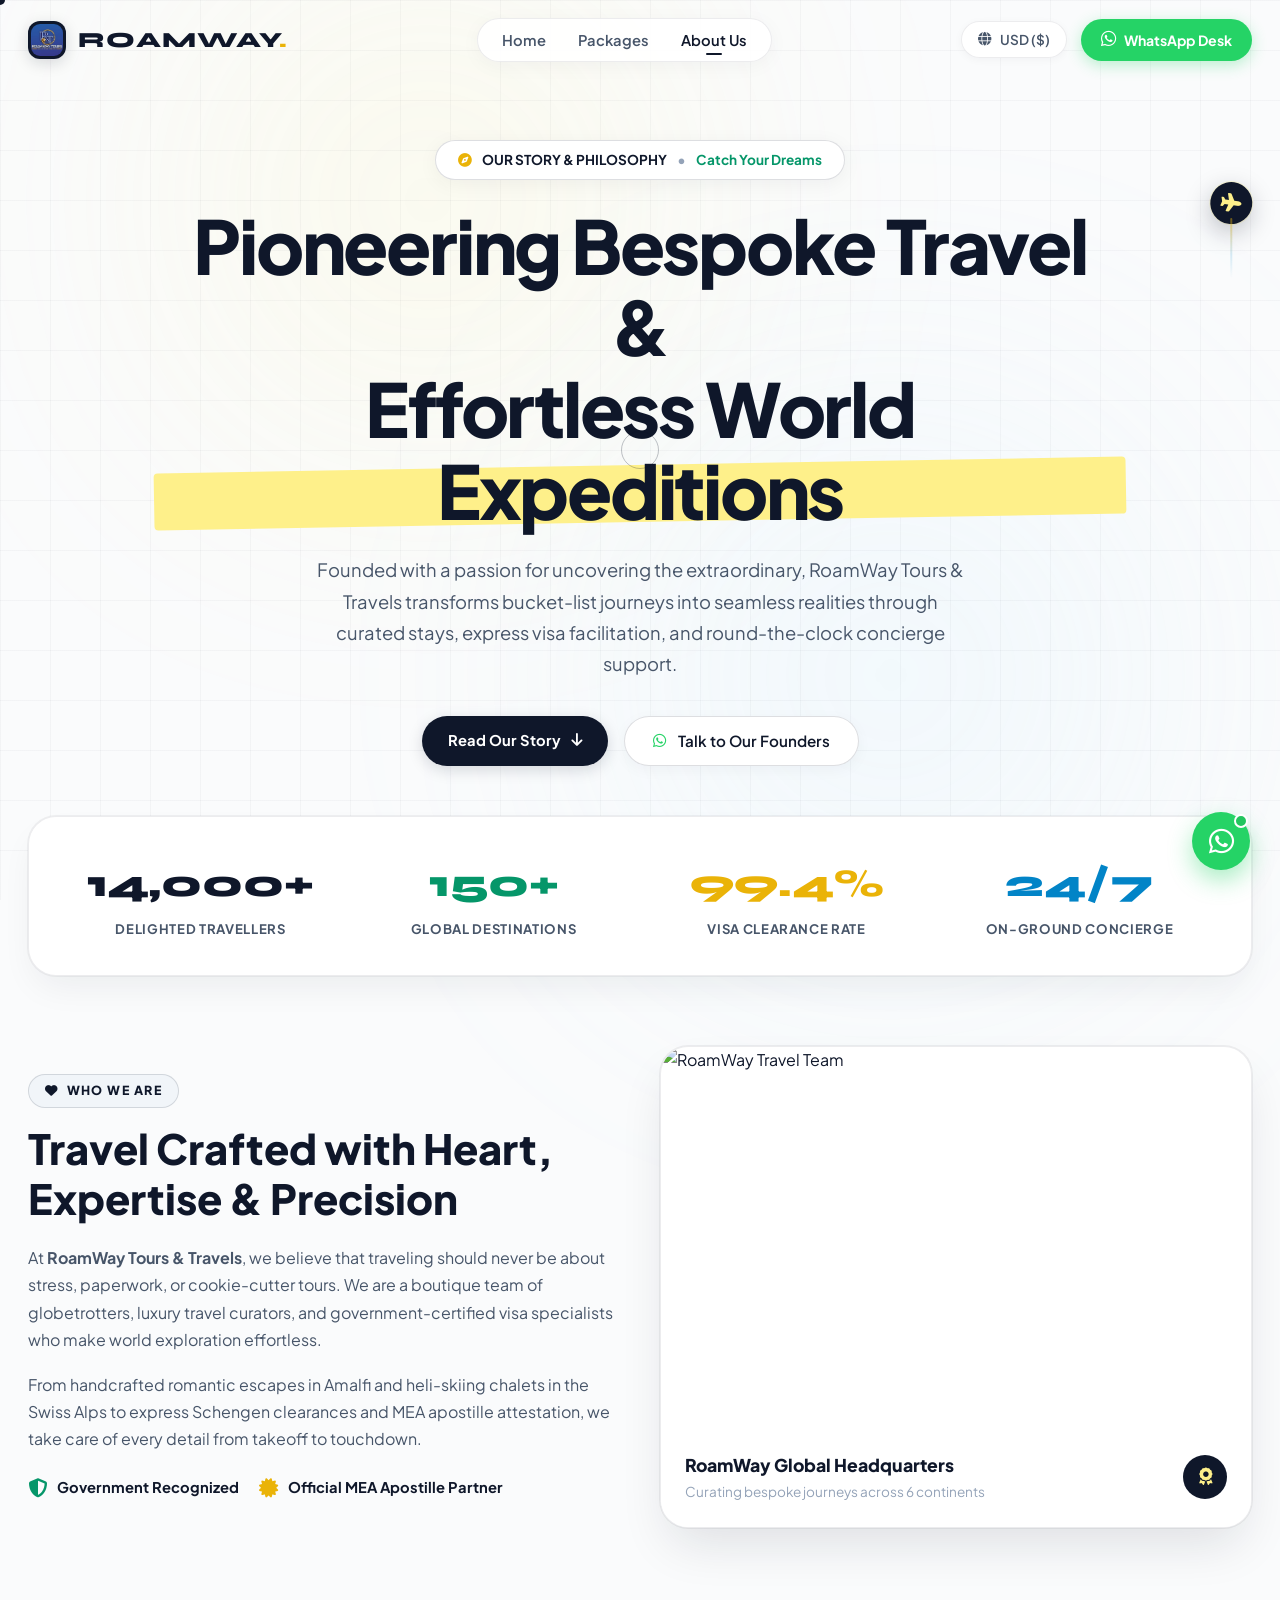
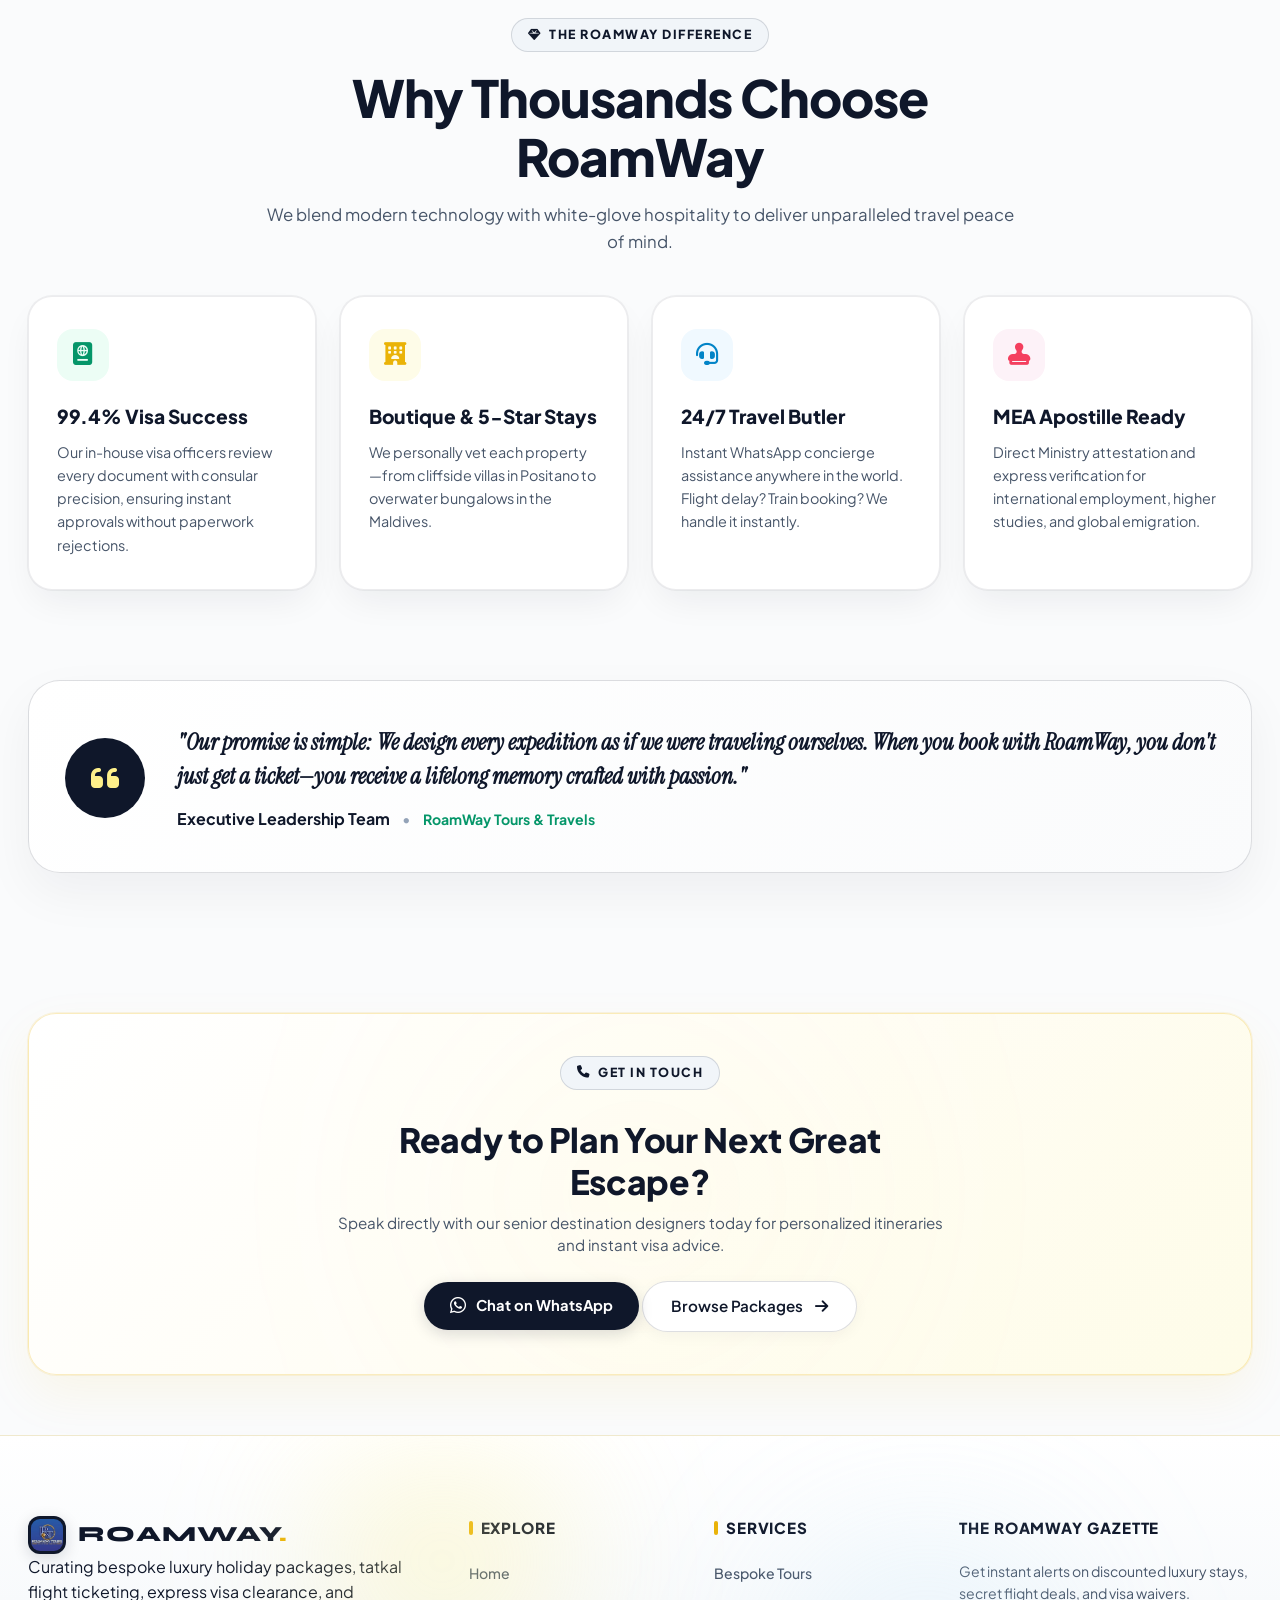
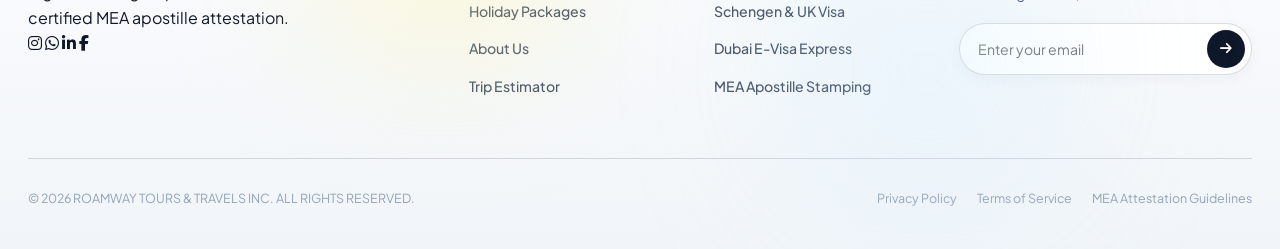
==== commit 9b2e934d: "feat: transform About Us page with Roamway company story, team values, and statistics" ====
--- a/packages.html
+++ b/packages.html
@@ -3,8 +3,8 @@
 <head>
   <meta charset="UTF-8">
   <meta name="viewport" content="width=device-width, initial-scale=1.0">
-  <title>Packages & Visa Services — ROAMWAY Tours & Travels</title>
-  <meta name="description" content="Explore curated all-inclusive holiday packages, fast-track global visa facilitation, and government-verified MEA apostille attestation services.">
+  <title>About Us — ROAMWAY Tours & Travels | Catch Your Dreams</title>
+  <meta name="description" content="Learn about Roamway Tours & Travels: our journey, our team, our mission, global visa expertise, and trusted government-approved travel facilitation.">
   
   <!-- Google Fonts: Plus Jakarta Sans, Syne, Instrument Serif -->
   <link rel="preconnect" href="https://fonts.googleapis.com">
@@ -114,265 +114,239 @@
   </div>
 
   <main>
-    <!-- PAGE 2 HERO: VISA & HOLIDAY EXPEDITION DESK -->
-    <section class="hero-section" style="min-height: 70vh; padding-top: 140px; padding-bottom: 60px;">
+    <!-- ABOUT COMPANY HERO -->
+    <section class="hero-section" style="min-height: 65vh; padding-top: 140px; padding-bottom: 50px;">
       <div class="hero-container">
         
         <div class="hero-content" style="max-width: 900px;">
           <div class="hero-badge">
-            <span style="color:#059669;"><i class="fa-solid fa-passport"></i></span>
-            <strong>GLOBAL VISA & PACKAGES DIRECTORY</strong>
+            <span style="color:#eab308;"><i class="fa-solid fa-compass"></i></span>
+            <strong>OUR STORY & PHILOSOPHY</strong>
             <span style="color:#94a3b8;">•</span>
-            <span style="color:#059669; font-weight:700;">99.4% Hassle-Free Clearance</span>
+            <span style="color:#059669; font-weight:700;">Catch Your Dreams</span>
           </div>
 
           <h1 class="hero-title">
-            <span class="title-line">Seamless Holiday Packages &</span>
-            <span class="title-line highlight-serif">Global Visa Facilitation</span>
+            <span class="title-line">Pioneering Bespoke Travel &</span>
+            <span class="title-line highlight-serif">Effortless World Expeditions</span>
           </h1>
 
           <p class="hero-subtitle">
-            Search holiday itineraries with flights, 5-star stays, and certified MEA apostille stamping handled end-to-end.
-          </p>
-
-          <!-- Interactive Country Quick Search -->
-          <div class="hero-booking-dock" style="margin-top: 10px; max-width: 880px;">
-            <div class="glass-booking-bar">
-              <div class="booking-field">
-                <div class="field-icon"><i class="fa-solid fa-flag" style="color:#059669;"></i></div>
-                <div class="field-content">
-                  <label for="countryFilterSelect">SELECT DESTINATION COUNTRY</label>
-                  <select id="countryFilterSelect" onchange="filterPackagesByCountry(this.value)">
-                    <option value="all">All Global Destinations (150+)</option>
-                    <option value="schengen">Europe & Schengen Area</option>
-                    <option value="uk">United Kingdom & London</option>
-                    <option value="dubai">Dubai & UAE Express</option>
-                    <option value="japan">Japan & East Asia</option>
-                    <option value="singapore">Singapore & Bali</option>
-                    <option value="usa">USA & Canada B1/B2</option>
-                  </select>
+            Founded with a passion for uncovering the extraordinary, RoamWay Tours & Travels transforms bucket-list journeys into seamless realities through curated stays, express visa facilitation, and round-the-clock concierge support.
+          </p>
+
+          <div style="display: flex; gap: 16px; justify-content: center; flex-wrap: wrap; margin-top: 10px;">
+            <a href="#ourStory" class="btn-primary">
+              <span>Read Our Story</span>
+              <i class="fa-solid fa-arrow-down"></i>
+            </a>
+            <a href="https://wa.me/" target="_blank" class="btn-secondary">
+              <i class="fa-brands fa-whatsapp" style="color: #25d366;"></i>
+              <span>Talk to Our Founders</span>
+            </a>
+          </div>
+        </div>
+
+      </div>
+    </section>
+
+    <!-- COMPANY NUMBERS & REPUTATION -->
+    <section class="section-container" style="margin-bottom: 70px;">
+      <div class="glass-card" style="padding: 36px 40px; border-radius: 28px;">
+        <div style="display: grid; grid-template-columns: repeat(auto-fit, minmax(200px, 1fr)); gap: 30px; text-align: center;">
+          
+          <div>
+            <div style="font-family: var(--font-display); font-size: 2.4rem; font-weight: 800; color: #0f172a;">14,000+</div>
+            <div style="font-size: 0.82rem; font-weight: 700; color: var(--text-muted); text-transform: uppercase; letter-spacing: 0.05em; margin-top: 4px;">Delighted Travellers</div>
+          </div>
+
+          <div>
+            <div style="font-family: var(--font-display); font-size: 2.4rem; font-weight: 800; color: #059669;">150+</div>
+            <div style="font-size: 0.82rem; font-weight: 700; color: var(--text-muted); text-transform: uppercase; letter-spacing: 0.05em; margin-top: 4px;">Global Destinations</div>
+          </div>
+
+          <div>
+            <div style="font-family: var(--font-display); font-size: 2.4rem; font-weight: 800; color: #eab308;">99.4%</div>
+            <div style="font-size: 0.82rem; font-weight: 700; color: var(--text-muted); text-transform: uppercase; letter-spacing: 0.05em; margin-top: 4px;">Visa Clearance Rate</div>
+          </div>
+
+          <div>
+            <div style="font-family: var(--font-display); font-size: 2.4rem; font-weight: 800; color: #0284c7;">24/7</div>
+            <div style="font-size: 0.82rem; font-weight: 700; color: var(--text-muted); text-transform: uppercase; letter-spacing: 0.05em; margin-top: 4px;">On-Ground Concierge</div>
+          </div>
+
+        </div>
+      </div>
+    </section>
+
+    <!-- WHO WE ARE & OUR MISSION -->
+    <section class="section-container" id="ourStory" style="margin-bottom: 90px;">
+      <div style="display: grid; grid-template-columns: repeat(auto-fit, minmax(320px, 1fr)); gap: 40px; align-items: center;">
+        
+        <div>
+          <div class="section-badge"><i class="fa-solid fa-heart"></i> WHO WE ARE</div>
+          <h2 style="font-size: clamp(1.8rem, 4vw, 2.6rem); font-weight: 800; color: #0f172a; line-height: 1.2; margin-bottom: 20px;">
+            Travel Crafted with Heart, Expertise & Precision
+          </h2>
+          <p style="font-size: 1rem; color: var(--text-muted); line-height: 1.7; margin-bottom: 18px;">
+            At <strong>RoamWay Tours & Travels</strong>, we believe that traveling should never be about stress, paperwork, or cookie-cutter tours. We are a boutique team of globetrotters, luxury travel curators, and government-certified visa specialists who make world exploration effortless.
+          </p>
+          <p style="font-size: 1rem; color: var(--text-muted); line-height: 1.7; margin-bottom: 24px;">
+            From handcrafted romantic escapes in Amalfi and heli-skiing chalets in the Swiss Alps to express Schengen clearances and MEA apostille attestation, we take care of every detail from takeoff to touchdown.
+          </p>
+
+          <div style="display: flex; gap: 20px; flex-wrap: wrap;">
+            <div style="display: flex; align-items: center; gap: 10px; font-weight: 700; color: #0f172a; font-size: 0.92rem;">
+              <i class="fa-solid fa-shield-halved" style="color: #059669; font-size: 1.2rem;"></i>
+              <span>Government Recognized</span>
+            </div>
+            <div style="display: flex; align-items: center; gap: 10px; font-weight: 700; color: #0f172a; font-size: 0.92rem;">
+              <i class="fa-solid fa-certificate" style="color: #eab308; font-size: 1.2rem;"></i>
+              <span>Official MEA Apostille Partner</span>
+            </div>
+          </div>
+        </div>
+
+        <div style="position: relative;">
+          <div class="glass-card" style="border-radius: 28px; overflow: hidden; box-shadow: var(--shadow-floating);">
+            <img src="https://images.unsplash.com/photo-1488646953014-85cb44e25828?q=80&w=800&auto=format&fit=crop" alt="RoamWay Travel Team" style="width: 100%; height: 380px; object-fit: cover;">
+            <div style="padding: 24px; background: #ffffff;">
+              <div style="display: flex; justify-content: space-between; align-items: center;">
+                <div>
+                  <h4 style="font-size: 1.1rem; font-weight: 800; color: #0f172a;">RoamWay Global Headquarters</h4>
+                  <p style="font-size: 0.85rem; color: var(--text-dim); margin-top: 2px;">Curating bespoke journeys across 6 continents</p>
+                </div>
+                <div style="width: 44px; height: 44px; border-radius: 50%; background: #0f172a; color: #fef08a; display: flex; align-items: center; justify-content: center; font-size: 1.1rem;">
+                  <i class="fa-solid fa-award"></i>
                 </div>
               </div>
-
-              <div class="booking-separator"></div>
-
-              <div class="booking-field">
-                <div class="field-icon"><i class="fa-solid fa-stamp" style="color:#eab308;"></i></div>
-                <div class="field-content">
-                  <label for="visaTypeSelect">VISA & DOCUMENT SERVICE</label>
-                  <select id="visaTypeSelect">
-                    <option value="tourist">Tourist E-Visa (Express 48h)</option>
-                    <option value="mea">MEA Apostille Attestation</option>
-                    <option value="business">Business / VIP Fast-Track</option>
-                    <option value="allinone">Holiday Package + Visa Bundle</option>
-                  </select>
-                </div>
-              </div>
-
-              <button type="button" class="booking-search-btn" onclick="checkVisaRequirements()">
-                <span>Check Status</span>
+            </div>
+          </div>
+        </div>
+
+      </div>
+    </section>
+
+    <!-- CORE PILLARS / VALUES -->
+    <section class="section-container" style="margin-bottom: 90px;">
+      <div class="section-header-wrap">
+        <div class="section-badge"><i class="fa-solid fa-gem"></i> THE ROAMWAY DIFFERENCE</div>
+        <h2 class="section-title">Why Thousands Choose RoamWay</h2>
+        <p class="section-desc">We blend modern technology with white-glove hospitality to deliver unparalleled travel peace of mind.</p>
+      </div>
+
+      <div style="display: grid; grid-template-columns: repeat(auto-fit, minmax(280px, 1fr)); gap: 24px;">
+        
+        <div class="glass-card" style="padding: 32px 28px; border-radius: 24px;">
+          <div style="width: 52px; height: 52px; border-radius: 16px; background: #ecfdf5; color: #059669; display: flex; align-items: center; justify-content: center; font-size: 1.4rem; margin-bottom: 20px;">
+            <i class="fa-solid fa-passport"></i>
+          </div>
+          <h3 style="font-size: 1.2rem; font-weight: 800; color: #0f172a; margin-bottom: 10px;">99.4% Visa Success</h3>
+          <p style="font-size: 0.9rem; color: var(--text-muted); line-height: 1.6;">
+            Our in-house visa officers review every document with consular precision, ensuring instant approvals without paperwork rejections.
+          </p>
+        </div>
+
+        <div class="glass-card" style="padding: 32px 28px; border-radius: 24px;">
+          <div style="width: 52px; height: 52px; border-radius: 16px; background: #fefce8; color: #eab308; display: flex; align-items: center; justify-content: center; font-size: 1.4rem; margin-bottom: 20px;">
+            <i class="fa-solid fa-hotel"></i>
+          </div>
+          <h3 style="font-size: 1.2rem; font-weight: 800; color: #0f172a; margin-bottom: 10px;">Boutique & 5-Star Stays</h3>
+          <p style="font-size: 0.9rem; color: var(--text-muted); line-height: 1.6;">
+            We personally vet each property—from cliffside villas in Positano to overwater bungalows in the Maldives.
+          </p>
+        </div>
+
+        <div class="glass-card" style="padding: 32px 28px; border-radius: 24px;">
+          <div style="width: 52px; height: 52px; border-radius: 16px; background: #f0f9ff; color: #0284c7; display: flex; align-items: center; justify-content: center; font-size: 1.4rem; margin-bottom: 20px;">
+            <i class="fa-solid fa-headset"></i>
+          </div>
+          <h3 style="font-size: 1.2rem; font-weight: 800; color: #0f172a; margin-bottom: 10px;">24/7 Travel Butler</h3>
+          <p style="font-size: 0.9rem; color: var(--text-muted); line-height: 1.6;">
+            Instant WhatsApp concierge assistance anywhere in the world. Flight delay? Train booking? We handle it instantly.
+          </p>
+        </div>
+
+        <div class="glass-card" style="padding: 32px 28px; border-radius: 24px;">
+          <div style="width: 52px; height: 52px; border-radius: 16px; background: #fdf2f8; color: #f43f5e; display: flex; align-items: center; justify-content: center; font-size: 1.4rem; margin-bottom: 20px;">
+            <i class="fa-solid fa-stamp"></i>
+          </div>
+          <h3 style="font-size: 1.2rem; font-weight: 800; color: #0f172a; margin-bottom: 10px;">MEA Apostille Ready</h3>
+          <p style="font-size: 0.9rem; color: var(--text-muted); line-height: 1.6;">
+            Direct Ministry attestation and express verification for international employment, higher studies, and global emigration.
+          </p>
+        </div>
+
+      </div>
+    </section>
+
+    <!-- FOUNDER'S NOTE & PROMISE -->
+    <section class="section-container" style="margin-bottom: 90px;">
+      <div class="reviews-banner" style="background: linear-gradient(135deg, #ffffff 0%, #fafbfc 100%);">
+        <div style="display: flex; gap: 32px; align-items: center; flex-wrap: wrap;">
+          <div style="width: 80px; height: 80px; border-radius: 50%; background: #0f172a; color: #fef08a; display: flex; align-items: center; justify-content: center; font-size: 2rem; flex-shrink: 0;">
+            <i class="fa-solid fa-quote-left"></i>
+          </div>
+          <div style="flex: 1; min-width: 260px;">
+            <h3 style="font-family: var(--font-serif); font-size: 1.45rem; font-style: italic; color: #0f172a; line-height: 1.5; margin-bottom: 12px;">
+              "Our promise is simple: We design every expedition as if we were traveling ourselves. When you book with RoamWay, you don't just get a ticket—you receive a lifelong memory crafted with passion."
+            </h3>
+            <div style="display: flex; align-items: center; gap: 12px;">
+              <strong style="font-size: 1rem; color: #0f172a;">Executive Leadership Team</strong>
+              <span style="color: #94a3b8;">•</span>
+              <span style="font-size: 0.88rem; color: var(--accent-emerald); font-weight: 700;">RoamWay Tours & Travels</span>
+            </div>
+          </div>
+        </div>
+      </div>
+    </section>
+
+    <!-- CALL TO ACTION -->
+    <section class="cta-banner-section">
+      <div class="section-container">
+        <div class="cta-box glass-card">
+          <div class="ambient-glow glow-cta"></div>
+          <div class="cta-content">
+            <span class="section-badge"><i class="fa-solid fa-phone"></i> GET IN TOUCH</span>
+            <h2 class="cta-title">Ready to Plan Your Next Great Escape?</h2>
+            <p class="cta-subtitle">Speak directly with our senior destination designers today for personalized itineraries and instant visa advice.</p>
+            <div class="cta-btn-group">
+              <a href="https://wa.me/" target="_blank" class="btn-primary">
+                <i class="fa-brands fa-whatsapp fa-lg"></i>
+                <span>Chat on WhatsApp</span>
+              </a>
+              <a href="index.html#destinations" class="btn-secondary">
+                <span>Browse Packages</span>
                 <i class="fa-solid fa-arrow-right"></i>
-              </button>
-            </div>
-          </div>
-
-        </div>
-
-      </div>
-    </section>
-
-    <!-- INTERACTIVE VISA REQUIREMENT CHECKER WIDGET -->
-    <section class="section-container" style="margin-bottom: 70px;">
-      <div class="glass-card" style="padding: 40px; border-radius: 28px;">
-        <div style="display:flex; justify-content:space-between; align-items:center; margin-bottom: 24px; flex-wrap:wrap; gap:16px;">
-          <div>
-            <span class="section-badge"><i class="fa-solid fa-circle-check"></i> LIVE ELIGIBILITY DESK</span>
-            <h3 style="font-size: 1.6rem; font-weight:800; color:#0f172a; margin-top:8px;" id="selectedCountryTitle">Europe / Schengen Tourist Visa & Holidays</h3>
-          </div>
-          <div style="display:flex; gap:12px;">
-            <span style="background:#ecfdf5; color:#059669; border:1px solid #a7f3d0; padding:8px 16px; border-radius:30px; font-weight:700; font-size:0.85rem;">
-              <i class="fa-solid fa-bolt"></i> Processing: 3 to 5 Days
-            </span>
-            <span style="background:#f1f5f9; color:#0f172a; border:1px solid var(--border-glass-bright); padding:8px 16px; border-radius:30px; font-weight:700; font-size:0.85rem;">
-              <i class="fa-solid fa-shield-check"></i> 99% Approval Rate
-            </span>
-          </div>
-        </div>
-
-        <div style="display:grid; grid-template-columns:repeat(auto-fit, minmax(240px, 1fr)); gap:20px;">
-          
-          <div style="background:#f8fafc; border:1px solid var(--border-glass-bright); padding:20px; border-radius:18px;">
-            <div style="font-size:0.8rem; font-weight:700; color:#64748b; text-transform:uppercase;">Step 1</div>
-            <h4 style="font-size:1.05rem; font-weight:800; color:#0f172a; margin:6px 0 10px;">Passport & Photo Scan</h4>
-            <p style="font-size:0.88rem; color:#475569;">6-month validity passport with 2 blank pages and white background photos.</p>
-          </div>
-
-          <div style="background:#f8fafc; border:1px solid var(--border-glass-bright); padding:20px; border-radius:18px;">
-            <div style="font-size:0.8rem; font-weight:700; color:#64748b; text-transform:uppercase;">Step 2</div>
-            <h4 style="font-size:1.05rem; font-weight:800; color:#0f172a; margin:6px 0 10px;">Confirmed Flight & Hotel</h4>
-            <p style="font-size:0.88rem; color:#475569;">RoamWay provides verified verifiable flight reservations & 5★ boutique vouchers.</p>
-          </div>
-
-          <div style="background:#f8fafc; border:1px solid var(--border-glass-bright); padding:20px; border-radius:18px;">
-            <div style="font-size:0.8rem; font-weight:700; color:#64748b; text-transform:uppercase;">Step 3</div>
-            <h4 style="font-size:1.05rem; font-weight:800; color:#0f172a; margin:6px 0 10px;">MEA Apostille Stamping</h4>
-            <p style="font-size:0.88rem; color:#475569;">Official Ministry of External Affairs attestation delivered straight to your door.</p>
-          </div>
-
-          <div style="background:#0f172a; color:#ffffff; padding:24px; border-radius:18px; display:flex; flex-direction:column; justify-content:space-between;">
-            <div>
-              <div style="font-size:0.8rem; font-weight:700; color:#fef08a; text-transform:uppercase;">Fast-Track Consultation</div>
-              <h4 style="font-size:1.15rem; font-weight:800; margin:6px 0 10px;">Talk to a Visa Officer</h4>
-              <p style="font-size:0.85rem; color:#cbd5e1;">Get pre-approved without queuing at embassies.</p>
-            </div>
-            <a href="https://wa.me/" target="_blank" class="btn-primary" style="background:#059669; color:#fff; justify-content:center; margin-top:16px;">
-              <i class="fa-brands fa-whatsapp"></i> Chat on WhatsApp
-            </a>
-          </div>
-
-        </div>
-      </div>
-    </section>
-
-    <!-- FULL PACKAGES CATALOG -->
-    <section class="destinations-section" style="padding-top:0;">
-      <div class="section-container">
-        
-        <div class="section-header-wrap">
-          <div class="section-badge"><i class="fa-solid fa-suitcase-rolling"></i> ALL-INCLUSIVE ITINERARIES</div>
-          <h2 class="section-title">Handcrafted Holiday Packages with Visa Included</h2>
-          <p class="section-desc">Each itinerary is backed by 24/7 on-ground assistance, private airport transfers, and verified luxury resorts.</p>
-        </div>
-
-        <!-- Bento Grid of Packages -->
-        <div class="bento-grid" id="packagesCatalogGrid">
-          
-          <!-- Package 1: Swiss & Italian Alps -->
-          <div class="bento-card bento-large" data-country="schengen">
-            <div class="bento-img-container">
-              <img src="https://images.unsplash.com/photo-1530122037265-a5f1f91d3b99?q=80&w=1000&auto=format&fit=crop" alt="Swiss Alps Package" loading="lazy">
-              <div class="img-overlay-gradient"></div>
-            </div>
-            <div class="bento-top-badges">
-              <span class="pill-luxe"><i class="fa-solid fa-passport"></i> Schengen Visa Included</span>
-              <span class="pill-duration"><i class="fa-regular fa-clock"></i> 8 Days / 7 Nights</span>
-            </div>
-            <div class="bento-content">
-              <div class="destination-geo"><i class="fa-solid fa-mountain"></i> Switzerland & Northern Italy</div>
-              <h3 class="bento-title">Grand Alpine Glacier Express & Milan Fashion Tour</h3>
-              <p class="bento-snippet">First-class panoramic train passes, Matterhorn private heli-tour, heated infinity spa chalet, and full Schengen visa clearance.</p>
-              <div class="bento-footer">
-                <div class="price-box">
-                  <span class="label">All-Inclusive</span>
-                  <span class="price">$3,850 <span>/ guest</span></span>
-                </div>
-                <button class="btn-quick-book" onclick="openTripModal('alps')">
-                  <span>View Package</span>
-                  <i class="fa-solid fa-arrow-right"></i>
-                </button>
-              </div>
-            </div>
-          </div>
-
-          <!-- Package 2: Dubai & Abu Dhabi Ultra Luxe -->
-          <div class="bento-card" data-country="dubai">
-            <div class="bento-img-container">
-              <img src="https://images.unsplash.com/photo-1512453979798-5ea266f8880c?q=80&w=800&auto=format&fit=crop" alt="Dubai Luxury Package" loading="lazy">
-              <div class="img-overlay-gradient"></div>
-            </div>
-            <div class="bento-top-badges">
-              <span class="pill-luxe"><i class="fa-solid fa-bolt"></i> Express 24h E-Visa</span>
-              <span class="pill-duration"><i class="fa-regular fa-clock"></i> 5 Days</span>
-            </div>
-            <div class="bento-content">
-              <div class="destination-geo"><i class="fa-solid fa-city"></i> Dubai & Marina, UAE</div>
-              <h3 class="bento-title">Burj Al Arab Suite, Desert Glamping & Superyacht</h3>
-              <div class="bento-footer">
-                <div class="price-box">
-                  <span class="price">$2,450</span>
-                </div>
-                <button class="btn-quick-book" onclick="openTripModal('santorini')">
-                  <i class="fa-solid fa-arrow-right"></i>
-                </button>
-              </div>
-            </div>
-          </div>
-
-          <!-- Package 3: Japan Blossom & Shinto Shrines -->
-          <div class="bento-card" data-country="japan">
-            <div class="bento-img-container">
-              <img src="https://images.unsplash.com/photo-1503899036084-c55cdd92da26?q=80&w=800&auto=format&fit=crop" alt="Kyoto Japan" loading="lazy">
-              <div class="img-overlay-gradient"></div>
-            </div>
-            <div class="bento-top-badges">
-              <span class="pill-duration"><i class="fa-regular fa-clock"></i> 10 Days</span>
-            </div>
-            <div class="bento-content">
-              <div class="destination-geo"><i class="fa-solid fa-torii-gate"></i> Tokyo, Kyoto & Hakone</div>
-              <h3 class="bento-title">Japan E-Visa, Shinkansen Rail & Onsen Sanctuary</h3>
-              <div class="bento-footer">
-                <div class="price-box">
-                  <span class="price">$4,120</span>
-                </div>
-                <button class="btn-quick-book" onclick="openTripModal('kyoto')">
-                  <i class="fa-solid fa-arrow-right"></i>
-                </button>
-              </div>
-            </div>
-          </div>
-
-          <!-- Package 4: Maldives Water Villa -->
-          <div class="bento-card bento-wide" data-country="singapore">
-            <div class="bento-img-container">
-              <img src="https://images.unsplash.com/photo-1540555700478-4be289fbecef?q=80&w=1000&auto=format&fit=crop" alt="Maldives Sanctuary" loading="lazy">
-              <div class="img-overlay-gradient"></div>
-            </div>
-            <div class="bento-top-badges">
-              <span class="pill-luxe"><i class="fa-solid fa-circle-check"></i> Visa on Arrival</span>
-              <span class="pill-duration"><i class="fa-regular fa-clock"></i> 7 Days</span>
-            </div>
-            <div class="bento-content">
-              <div class="destination-geo"><i class="fa-solid fa-water"></i> Maldives Overwater Atoll</div>
-              <h3 class="bento-title">Private Island Lagoon with Seaplane Transfers</h3>
-              <p class="bento-snippet">All-inclusive gourmet dining, private overwater pool villa, marine biologist coral reef dive, and full arrival assistance.</p>
-              <div class="bento-footer">
-                <div class="price-box">
-                  <span class="label">Starting at</span>
-                  <span class="price">$5,200 <span>/ guest</span></span>
-                </div>
-                <button class="btn-quick-book" onclick="openTripModal('maldives')">
-                  <span>View Package</span>
-                  <i class="fa-solid fa-arrow-right"></i>
-                </button>
-              </div>
-            </div>
-          </div>
-
-        </div>
-
+              </a>
+            </div>
+          </div>
+        </div>
       </div>
     </section>
 
   </main>
 
-  <!-- FOOTER -->
+  <!-- LUXURY LIGHT FOOTER -->
   <footer class="site-footer">
-    <div class="footer-container">
+    <div class="section-container">
       <div class="footer-main-grid">
         
-        <div class="footer-brand-col">
+        <div class="footer-col-brand">
           <a href="index.html" class="brand-logo">
-            <div class="logo-symbol"><i class="fa-solid fa-compass"></i></div>
+            <div class="logo-symbol logo-img-symbol">
+              <img src="assets/images/logo.png" alt="Roamway Tours" class="brand-logo-img">
+            </div>
             <span class="brand-name">ROAMWAY<span class="dot">.</span></span>
           </a>
-          <p class="footer-about">
-            Your one-stop destination for handcrafted holiday packages, verified MEA apostille attestation, and seamless global visa clearance.
-          </p>
-          <div class="social-links">
+          <p>
+            Curating bespoke luxury holiday packages, tatkal flight ticketing, express visa clearance, and certified MEA apostille attestation.
+          </p>
+          <div class="footer-socials">
             <a href="#" aria-label="Instagram"><i class="fa-brands fa-instagram"></i></a>
-            <a href="#" aria-label="Twitter"><i class="fa-brands fa-x-twitter"></i></a>
-            <a href="#" aria-label="YouTube"><i class="fa-brands fa-youtube"></i></a>
-            <a href="#" aria-label="LinkedIn"><i class="fa-brands fa-linkedin"></i></a>
+            <a href="#" aria-label="WhatsApp"><i class="fa-brands fa-whatsapp"></i></a>
+            <a href="#" aria-label="LinkedIn"><i class="fa-brands fa-linkedin-in"></i></a>
+            <a href="#" aria-label="Facebook"><i class="fa-brands fa-facebook-f"></i></a>
           </div>
         </div>
 
@@ -380,25 +354,25 @@
           <h4>Explore</h4>
           <ul>
             <li><a href="index.html">Home</a></li>
-            <li><a href="packages.html">Holidays & Visa Desk</a></li>
-            <li><a href="index.html#destinations">Top Destinations</a></li>
+            <li><a href="index.html#destinations">Holiday Packages</a></li>
+            <li><a href="packages.html">About Us</a></li>
             <li><a href="index.html#planner">Trip Estimator</a></li>
           </ul>
         </div>
 
         <div class="footer-links-col">
-          <h4>Visa Services</h4>
+          <h4>Services</h4>
           <ul>
-            <li><a href="packages.html">Schengen Visa</a></li>
-            <li><a href="packages.html">Dubai E-Visa</a></li>
-            <li><a href="packages.html">UK & US Visa Support</a></li>
-            <li><a href="packages.html">MEA Apostille Stamping</a></li>
+            <li><a href="index.html#destinations">Bespoke Tours</a></li>
+            <li><a href="https://wa.me/">Schengen & UK Visa</a></li>
+            <li><a href="https://wa.me/">Dubai E-Visa Express</a></li>
+            <li><a href="https://wa.me/">MEA Apostille Stamping</a></li>
           </ul>
         </div>
 
         <div class="footer-newsletter-col">
           <h4>The RoamWay Gazette</h4>
-          <p>Get instant alerts on discounted airline seats, tatkal train alerts, and seasonal visa waivers.</p>
+          <p>Get instant alerts on discounted luxury stays, secret flight deals, and visa waivers.</p>
           <form class="newsletter-form" onsubmit="handleNewsletter(event)">
             <div class="input-wrap">
               <input type="email" placeholder="Enter your email" required>
@@ -423,60 +397,6 @@
     </div>
   </footer>
 
-  <!-- TRIP DETAILS MODAL -->
-  <div class="modal-backdrop" id="tripModalBackdrop">
-    <div class="trip-modal glass-card" id="tripModal">
-      <button class="modal-close-btn" id="closeTripModalBtn" aria-label="Close modal">
-        <i class="fa-solid fa-xmark"></i>
-      </button>
-      <div class="modal-body" id="modalDynamicContent"></div>
-    </div>
-  </div>
-
-  <!-- TOAST NOTIFICATION -->
-  <div class="toast-notification" id="toastNotification">
-    <div class="toast-icon"><i class="fa-solid fa-circle-check"></i></div>
-    <div class="toast-content">
-      <strong id="toastTitle">Requirement Checked</strong>
-      <span id="toastDesc">Eligibility checklist updated for your destination.</span>
-    </div>
-  </div>
-
   <script src="js/app.js"></script>
-  <script>
-    function filterPackagesByCountry(country) {
-      const cards = document.querySelectorAll('#packagesCatalogGrid .bento-card');
-      const title = document.getElementById('selectedCountryTitle');
-      
-      const titlesMap = {
-        all: "Global Destinations & Holiday Packages (150+)",
-        schengen: "Europe / Schengen Tourist Visa & Holidays",
-        uk: "United Kingdom & London Express Visa",
-        dubai: "Dubai & UAE Express E-Visa Packages",
-        japan: "Japan & East Asia Cultural Expeditions",
-        singapore: "Singapore & Bali Island Gateways",
-        usa: "USA & Canada Tourist B1/B2 Facilitation"
-      };
-
-      if (title && titlesMap[country]) {
-        title.textContent = titlesMap[country];
-      }
-
-      cards.forEach(card => {
-        const c = card.getAttribute('data-country');
-        if (country === 'all' || c === country) {
-          card.style.display = 'flex';
-        } else {
-          card.style.display = 'none';
-        }
-      });
-    }
-
-    function checkVisaRequirements() {
-      const select = document.getElementById('countryFilterSelect');
-      const countryText = select ? select.options[select.selectedIndex].text : 'Selected Country';
-      showToast('Eligibility Checked', `Requirements and processing times updated for ${countryText}.`);
-    }
-  </script>
 </body>
 </html>
--- a/styles/main.css
+++ b/styles/main.css
@@ -58,6 +58,9 @@
 html {
   scroll-behavior: smooth;
   color-scheme: light;
+  width: 100%;
+  max-width: 100%;
+  overflow-x: hidden;
 }
 
 body {
@@ -65,6 +68,8 @@
   background-color: var(--bg-dark);
   color: var(--text-main);
   line-height: 1.6;
+  width: 100%;
+  max-width: 100%;
   overflow-x: hidden;
   position: relative;
   -webkit-font-smoothing: antialiased;
@@ -98,7 +103,7 @@
   position: fixed;
   top: 0;
   left: 0;
-  width: 100vw;
+  width: 100%;
   height: 100vh;
   z-index: 999999;
   display: flex;
@@ -346,7 +351,7 @@
   position: fixed;
   top: 0;
   left: 0;
-  width: 100vw;
+  width: 100%;
   height: 100vh;
   background-image: 
     linear-gradient(rgba(15, 23, 42, 0.03) 1px, transparent 1px),
@@ -577,18 +582,21 @@
   display: inline-flex;
   align-items: center;
   gap: 8px;
-  background: #0f172a;
+  background: #25d366;
   color: #ffffff;
   font-size: 0.88rem;
   font-weight: 700;
   padding: 10px 20px;
   border-radius: 50px;
+  box-shadow: 0 4px 15px rgba(37, 211, 102, 0.3);
   transition: all 0.25s var(--ease-spring);
 }
 
 .whatsapp-btn:hover {
-  background: #1e293b;
+  background: #20ba5a;
+  box-shadow: 0 8px 25px rgba(37, 211, 102, 0.45);
   transform: translateY(-2px);
+  color: #ffffff;
 }
 
 /* Button Styles */
@@ -1082,23 +1090,33 @@
   color: #fef08a;
   font-weight: 800;
   font-size: 0.78rem;
-  padding: 4px 10px;
+  padding: 5px 12px;
   border-radius: 50px;
-  box-shadow: 0 4px 15px rgba(15, 23, 42, 0.2);
+  box-shadow: 0 6px 18px rgba(15, 23, 42, 0.25);
+  z-index: 30;
+  display: inline-flex;
+  align-items: center;
+  gap: 5px;
+  pointer-events: none;
 }
 
 .floating-sticker {
   position: absolute;
   top: -10px;
   left: -8px;
-  background: var(--accent-rose);
-  color: #fff;
+  background: #f43f5e;
+  color: #ffffff;
   font-weight: 800;
-  font-size: 0.72rem;
-  padding: 4px 10px;
+  font-size: 0.75rem;
+  padding: 5px 12px;
   border-radius: 20px;
-  transform: rotate(-12deg);
-  box-shadow: 0 4px 15px rgba(244, 63, 94, 0.3);
+  transform: rotate(-10deg);
+  box-shadow: 0 6px 18px rgba(244, 63, 94, 0.35);
+  z-index: 30;
+  display: inline-flex;
+  align-items: center;
+  gap: 4px;
+  pointer-events: none;
 }
 
 /* Compact Card (Kyoto) */
@@ -2951,7 +2969,7 @@
   position: fixed;
   top: 0;
   left: 0;
-  width: 100vw;
+  width: 100%;
   height: 100vh;
   background: rgba(15, 23, 42, 0.45);
   backdrop-filter: blur(16px);
@@ -3167,36 +3185,172 @@
 }
 
 @media (max-width: 860px) {
+  html, body {
+    overflow-x: hidden !important;
+    width: 100% !important;
+    max-width: 100% !important;
+  }
+  .site-header {
+    padding: 12px 0;
+    width: 100%;
+    left: 0;
+  }
+  .nav-container {
+    padding: 0 16px;
+    width: 100%;
+    box-sizing: border-box;
+  }
   .main-nav { display: none; }
   .currency-btn { display: none; }
+  .whatsapp-btn {
+    padding: 8px 14px;
+    font-size: 0.8rem;
+  }
+  .whatsapp-btn span { display: inline; }
   .mobile-menu-toggle { display: flex; }
-  .hero-section { padding: 120px 0 70px; }
+  
+  .hero-section {
+    padding: 90px 0 40px;
+    min-height: auto;
+    overflow: hidden;
+    width: 100%;
+  }
+  .hero-container {
+    padding: 0 16px;
+    width: 100%;
+    box-sizing: border-box;
+  }
+  .hero-content {
+    width: 100%;
+    max-width: 100%;
+  }
+  .hero-title {
+    font-size: clamp(1.9rem, 7vw, 2.6rem);
+    letter-spacing: -0.02em;
+    margin-bottom: 14px;
+    word-break: break-word;
+  }
+  .hero-subtitle {
+    font-size: 0.92rem;
+    line-height: 1.55;
+    margin-bottom: 22px;
+    padding: 0 4px;
+  }
+  .hero-badge {
+    font-size: 0.72rem;
+    padding: 6px 14px;
+    margin-bottom: 16px;
+    max-width: 100%;
+    flex-wrap: wrap;
+    justify-content: center;
+    text-align: center;
+  }
+  .hero-cta-group {
+    margin-bottom: 24px;
+    gap: 12px;
+  }
+  
+  .hero-live-stats {
+    display: flex;
+    justify-content: space-around;
+    width: 100%;
+    max-width: 380px;
+    padding: 10px 14px;
+    border-radius: 40px;
+    gap: 8px;
+    box-sizing: border-box;
+  }
+  .stat-number {
+    font-size: 1.05rem;
+  }
+  .stat-label {
+    font-size: 0.65rem;
+  }
+  .stat-divider {
+    height: 20px;
+  }
   
   .floating-scene {
     position: relative;
     height: auto;
     display: flex;
-    flex-wrap: wrap;
-    justify-content: center;
-    gap: 16px;
+    flex-direction: column;
+    align-items: center;
+    gap: 18px;
     margin-top: 30px;
+    width: 100%;
+    max-width: 100%;
+    overflow: hidden;
+    transform: none !important;
   }
   .floating-card {
     position: relative !important;
     top: auto !important;
     left: auto !important;
     right: auto !important;
-    width: 280px !important;
-  }
-  .badge-travelers, .badge-passport, .floating-stamp {
-    display: none;
-  }
-
+    bottom: auto !important;
+    width: 100% !important;
+    max-width: 340px !important;
+    margin: 0 auto;
+    transform: none !important;
+    animation: none !important;
+  }
+  .floating-card.card-kyoto, .floating-card.card-maldives {
+    display: none !important;
+  }
+  .badge-travelers, .badge-passport, .floating-stamp, .airplane-flight-track, .scroll-parallax-plane-wrap {
+    display: none !important;
+  }
+  .custom-cursor, .cursor-trail {
+    display: none !important;
+  }
+
+  .hero-booking-dock {
+    padding: 0 12px;
+    margin-top: 24px;
+    width: 100%;
+    box-sizing: border-box;
+  }
   .glass-booking-bar {
     flex-direction: column;
-    border-radius: 28px;
-    padding: 20px;
-    gap: 16px;
+    border-radius: 20px;
+    padding: 14px 12px;
+    gap: 10px;
+    width: 100%;
+    box-sizing: border-box;
+  }
+  .booking-field {
+    width: 100%;
+    padding: 8px 8px;
+    box-sizing: border-box;
+  }
+  .selected-text {
+    max-width: 100%;
+  }
+  .custom-dropdown-panel {
+    position: fixed;
+    top: auto !important;
+    bottom: 16px !important;
+    left: 12px !important;
+    right: 12px !important;
+    width: auto !important;
+    min-width: 0 !important;
+    max-height: 75vh;
+    overflow-y: auto;
+    border-radius: 20px;
+    transform: translateY(20px);
+    box-shadow: 0 -10px 40px rgba(15, 23, 42, 0.25);
+  }
+  .custom-dropdown-panel.show {
+    transform: translateY(0);
+  }
+  #monthDropdown, #serviceDropdown {
+    left: 12px !important;
+    right: 12px !important;
+    transform: translateY(20px);
+  }
+  #monthDropdown.show, #serviceDropdown.show {
+    transform: translateY(0);
   }
   .booking-separator {
     width: 100%;
@@ -3205,14 +3359,29 @@
   .booking-search-btn {
     width: 100%;
     justify-content: center;
-  }
+    padding: 14px 20px;
+  }
+  .hero-trust-row {
+    gap: 12px;
+    font-size: 0.74rem;
+    flex-wrap: wrap;
+    justify-content: center;
+  }
+
+  .section-container {
+    padding: 0 16px;
+    width: 100%;
+    box-sizing: border-box;
+  }
+
   .bento-grid {
     grid-template-columns: 1fr;
     grid-auto-rows: auto;
+    gap: 20px;
   }
   .bento-large, .bento-wide, .bento-tall {
     grid-column: span 1;
-    min-height: 380px;
+    min-height: 360px;
   }
   .option-cards-row {
     grid-template-columns: 1fr;
@@ -3220,7 +3389,131 @@
   .journal-grid {
     grid-template-columns: 1fr;
   }
+  .reviews-banner {
+    padding: 24px 16px;
+  }
   .footer-main-grid {
     grid-template-columns: 1fr;
-  }
-}
+    gap: 32px;
+  }
+  .section-title {
+    font-size: clamp(1.75rem, 5.5vw, 2.2rem);
+    line-height: 1.2;
+    margin-bottom: 12px;
+  }
+  .section-desc {
+    font-size: 0.92rem;
+    line-height: 1.55;
+  }
+  .section-badge {
+    font-size: 0.72rem;
+    padding: 5px 14px;
+    margin-bottom: 12px;
+  }
+  .bento-card-title {
+    font-size: 1.25rem;
+  }
+  .bento-card-desc {
+    font-size: 0.85rem;
+  }
+  .planner-title {
+    font-size: 1.5rem;
+  }
+  .cta-title {
+    font-size: 1.6rem;
+  }
+  .cta-subtitle {
+    font-size: 0.9rem;
+  }
+  .quote-text {
+    font-size: 1.05rem;
+  }
+  .footer-col-brand p {
+    font-size: 0.88rem;
+  }
+  .footer-links-col h4 {
+    font-size: 0.92rem;
+    margin-bottom: 14px;
+  }
+  .footer-links-col a {
+    font-size: 0.85rem;
+  }
+}
+
+@media (max-width: 480px) {
+  .site-header {
+    padding: 10px 0;
+  }
+  .hero-title {
+    font-size: 1.65rem;
+    line-height: 1.15;
+  }
+  .hero-subtitle {
+    font-size: 0.86rem;
+    line-height: 1.5;
+    margin-bottom: 18px;
+  }
+  .hero-badge {
+    font-size: 0.68rem;
+    padding: 5px 12px;
+  }
+  .brand-name {
+    font-size: 1.05rem;
+  }
+  .logo-symbol {
+    width: 30px;
+    height: 30px;
+  }
+  .stat-number {
+    font-size: 0.95rem;
+  }
+  .stat-label {
+    font-size: 0.6rem;
+  }
+  .card-title {
+    font-size: 0.88rem;
+  }
+  .card-price {
+    font-size: 0.82rem;
+  }
+  .location-tag {
+    font-size: 0.7rem;
+    padding: 3px 8px;
+  }
+  .section-title {
+    font-size: 1.55rem;
+  }
+  .section-desc {
+    font-size: 0.85rem;
+  }
+  .planner-title {
+    font-size: 1.35rem;
+  }
+  .cta-title {
+    font-size: 1.4rem;
+  }
+  .cta-subtitle {
+    font-size: 0.84rem;
+  }
+  .btn-primary, .btn-secondary {
+    font-size: 0.84rem;
+    padding: 11px 20px;
+  }
+  .whatsapp-btn span {
+    display: none;
+  }
+  .whatsapp-btn {
+    padding: 8px 10px;
+    border-radius: 50%;
+  }
+  .floating-whatsapp-circle {
+    bottom: 20px;
+    right: 18px;
+    width: 48px;
+    height: 48px;
+    font-size: 1.4rem;
+  }
+  .floating-card {
+    max-width: 290px !important;
+  }
+}
